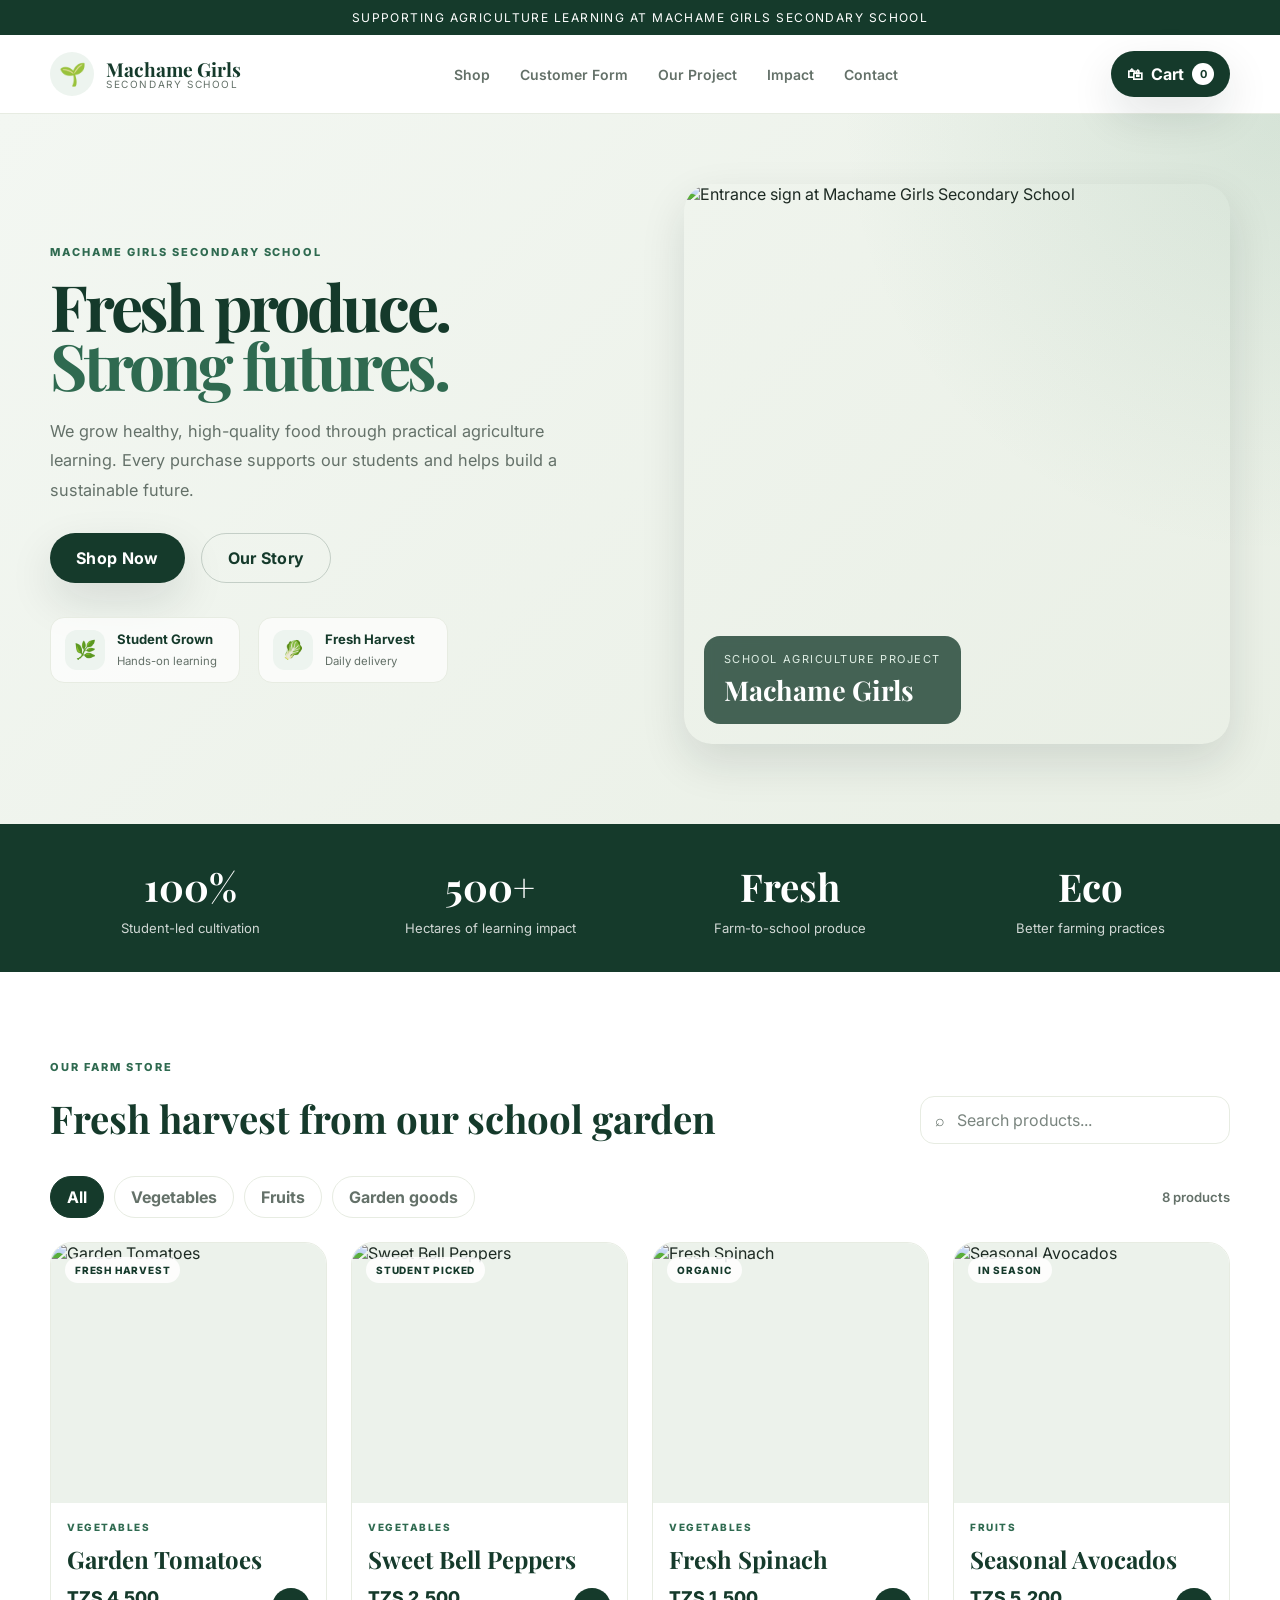
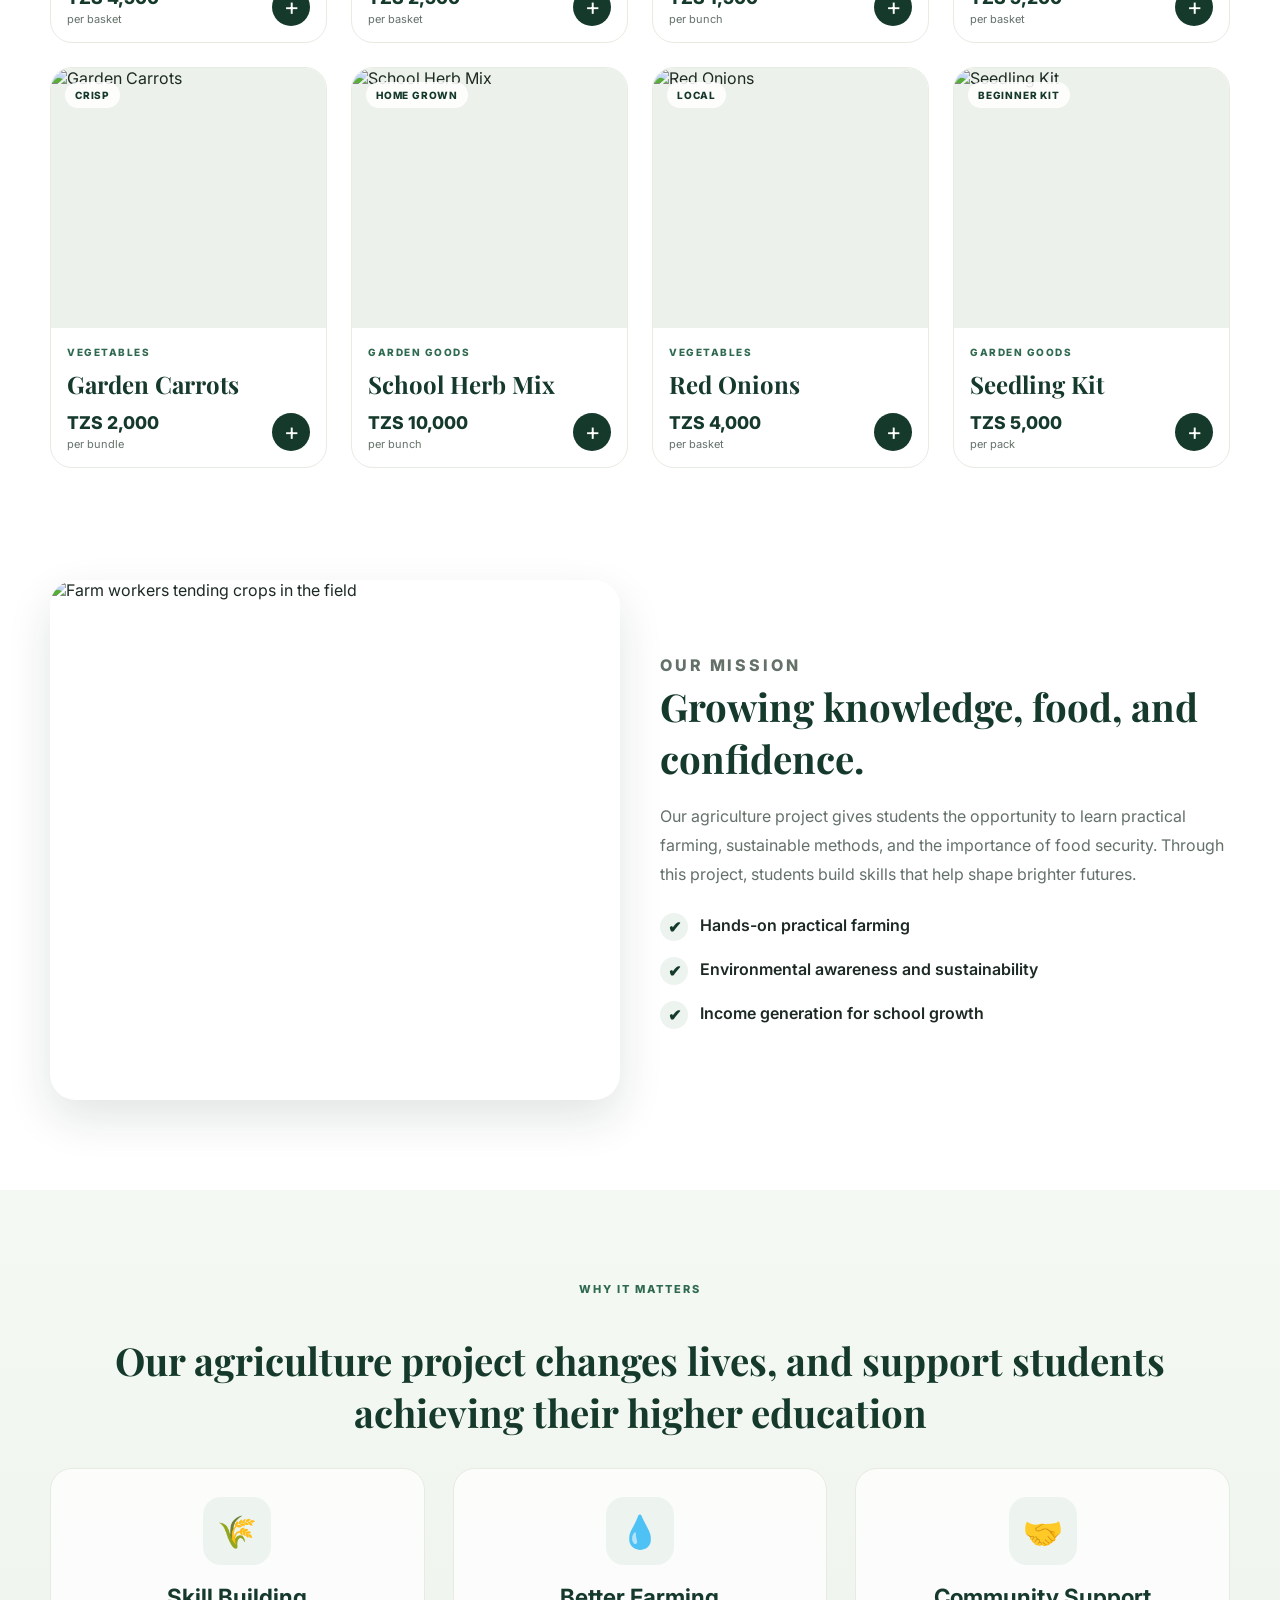
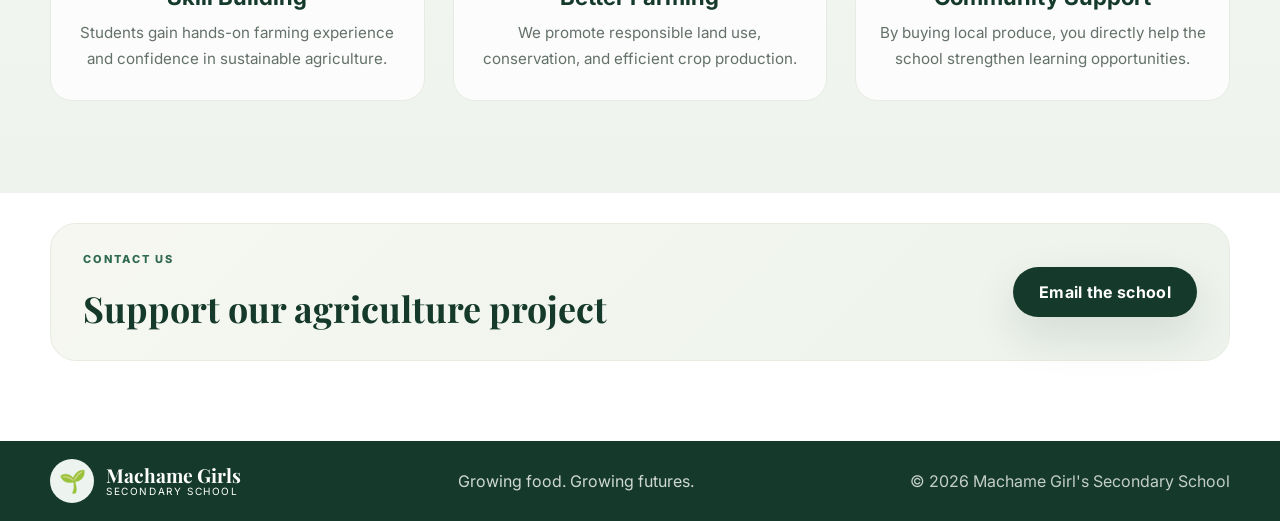
==== index.html @ bb2940ea "Add files via upload" ====
<!DOCTYPE html>
<html lang="en">
<head>
  <meta charset="UTF-8" />
  <meta name="viewport" content="width=device-width, initial-scale=1.0" />
  <meta name="description" content="Machame Girls Secondary School Agriculture Project Store" />
  <title>Machame Girls Agriculture Store</title>
  <link rel="preconnect" href="https://fonts.googleapis.com" />
  <link rel="preconnect" href="https://fonts.gstatic.com" crossorigin />
  <link href="https://fonts.googleapis.com/css2?family=Playfair+Display:wght@600;700;800&family=Inter:wght@400;500;600;700;800&display=swap" rel="stylesheet" />
  <link rel="stylesheet" href="styles.css" />
  <script src="script.js" defer></script>
</head>
<body>
  <div class="announcement-bar">
    Supporting agriculture learning at Machame Girls Secondary School
  </div>

  <header class="site-header">
    <div class="container nav-wrapper">
      <div class="brand-block">
        <div class="brand-mark">🌱</div>
        <div class="brand-text">
          <span class="brand-title">Machame Girls</span>
          <span class="brand-subtitle">Secondary School</span>
        </div>
      </div>

      <nav class="main-nav" id="mainNav" aria-label="Main Navigation">
        <a href="#shop">Shop</a>
        <a href="form.html">Customer Form</a>
        <a href="#about">Our Project</a>
        <a href="#impact">Impact</a>
        <a href="#contact">Contact</a>
      </nav>

      <button class="cart-button" id="openCart" aria-label="Open shopping cart">
        <span>🛍</span>
        <span>Cart</span>
        <span class="cart-count" id="cartCount">0</span>
      </button>
    </div>
  </header>

  <main>
    <section class="hero">
      <div class="container hero-layout">
        <div class="hero-content">
          <p class="eyebrow">MACHAME GIRLS SECONDARY SCHOOL</p>
          <h1>Fresh produce.<br /><span>Strong futures.</span></h1>
          <p class="hero-text">
            We grow healthy, high-quality food through practical agriculture learning.
            Every purchase supports our students and helps build a sustainable future.
          </p>

          <div class="hero-actions">
            <a href="#shop" class="button button-primary">Shop Now</a>
            <a href="#about" class="button button-secondary">Our Story</a>
          </div>

          <div class="hero-badges">
            <div class="badge">
              <span>🌿</span>
              <div>
                <strong>Student Grown</strong>
                <small>Hands-on learning</small>
              </div>
            </div>
            <div class="badge">
              <span>🥬</span>
              <div>
                <strong>Fresh Harvest</strong>
                <small>Daily delivery</small>
              </div>
            </div>
          </div>
        </div>

        <div class="hero-visual">
          <img
            src="images/machame.jpg"
            alt="Entrance sign at Machame Girls Secondary School"
          />
          <div class="floating-card">
            <p>School Agriculture Project</p>
            <strong>Machame Girls</strong>
          </div>
        </div>
      </div>
    </section>

    <section class="stats">
      <div class="container stats-grid">
        <div class="stat">
          <strong>100%</strong>
          <span>Student-led cultivation</span>
        </div>
        <div class="stat">
          <strong>500+</strong>
          <span>Hectares of learning impact</span>
        </div>
        <div class="stat">
          <strong>Fresh</strong>
          <span>Farm-to-school produce</span>
        </div>
        <div class="stat">
          <strong>Eco</strong>
          <span>Better farming practices</span>
        </div>
      </div>
    </section>

    <section class="shop" id="shop">
      <div class="container">
        <div class="section-heading">
          <div>
            <p class="eyebrow">OUR FARM STORE</p>
            <h2>Fresh harvest from our school garden</h2>
          </div>

          <label class="search-box">
            <span>⌕</span>
            <input type="search" id="searchInput" placeholder="Search products..." aria-label="Search products" />
          </label>
        </div>

        <div class="toolbar">
          <div class="filter-row" id="filterRow" aria-label="Product categories">
            <button class="filter-button active" data-category="All">All</button>
            <button class="filter-button" data-category="Vegetables">Vegetables</button>
            <button class="filter-button" data-category="Fruits">Fruits</button>
            <button class="filter-button" data-category="Garden goods">Garden goods</button>
          </div>

          <span class="product-count" id="productCount">0 products</span>
        </div>

        <div class="product-grid" id="productGrid" aria-live="polite"></div>
        <p class="empty-message" id="emptyMessage" hidden>No products match your search.</p>
      </div>
    </section>

    <section class="about" id="about">
      <div class="container about-grid">
        <div class="about-image">
          <img
            src="images/garden.jpg"
            alt="Farm workers tending crops in the field"
          />
        </div>

        <div class="about-content">
          <p class="eyebrow">OUR MISSION</p>
          <h2>Growing knowledge, food, and confidence.</h2>
          <p>
            Our agriculture project gives students the opportunity to learn practical farming,
            sustainable methods, and the importance of food security. Through this project,
            students build skills that help shape brighter futures.
          </p>

          <div class="mini-list">
            <div>
              <span>✔</span>
              <p>Hands-on practical farming</p>
            </div>
            <div>
              <span>✔</span>
              <p>Environmental awareness and sustainability</p>
            </div>
            <div>
              <span>✔</span>
              <p>Income generation for school growth</p>
            </div>
          </div>
        </div>
      </div>
    </section>

    <section class="impact" id="impact">
      <div class="container">
        <div class="section-heading center">
          <p class="eyebrow">WHY IT MATTERS</p>
          <h2>Our agriculture project changes lives, and support students achieving their higher education</h2>
        </div>

        <div class="impact-grid">
          <div class="impact-card">
            <div class="icon">🌾</div>
            <h3>Skill Building</h3>
            <p>Students gain hands-on farming experience and confidence in sustainable agriculture.</p>
          </div>

          <div class="impact-card">
            <div class="icon">💧</div>
            <h3>Better Farming</h3>
            <p>We promote responsible land use, conservation, and efficient crop production.</p>
          </div>

          <div class="impact-card">
            <div class="icon">🤝</div>
            <h3>Community Support</h3>
            <p>By buying local produce, you directly help the school strengthen learning opportunities.</p>
          </div>
        </div>
      </div>
    </section>

    <section class="contact-strip" id="contact">
      <div class="container contact-layout">
        <div>
          <p class="eyebrow">CONTACT US</p>
          <h2>Support our agriculture project</h2>
        </div>
        <a href="mailto:machamegirls@example.com" class="button button-primary">Email the school</a>
      </div>
    </section>
  </main>

  <footer class="site-footer">
    <div class="container footer-inner">
      <div class="brand-block footer-brand">
        <div class="brand-mark">🌱</div>
        <div class="brand-text">
          <span class="brand-title">Machame Girls</span>
          <span class="brand-subtitle">Secondary School</span>
        </div>
      </div>

      <p>Growing food. Growing futures.</p>
      <span>© <span id="year"></span> Machame Girl's Secondary School</span>
    </div>
  </footer>

  <div class="cart-backdrop" id="cartBackdrop"></div>

  <aside class="cart-panel" id="cartPanel" aria-label="Shopping cart" aria-hidden="true">
    <div class="cart-header">
      <div>
        <p class="eyebrow">YOUR ORDER</p>
        <h2>Cart <span id="cartHeadingCount">(0)</span></h2>
      </div>
      <button type="button" class="icon-button" id="closeCart" aria-label="Close cart">×</button>
    </div>

    <div class="cart-items" id="cartItems"></div>

    <div class="cart-empty" id="cartEmpty">
      <span aria-hidden="true">🧺</span>
      <h3>Your basket is empty</h3>
      <p>Pick something fresh from our school garden.</p>
      <button type="button" class="button button-primary" id="browseShop">Browse products</button>
    </div>

    <div class="cart-footer" id="cartFooter" hidden>
      <div class="totals">
        <span>Total</span>
        <strong id="cartTotal">TZS 0</strong>
      </div>
      <button type="button" class="button button-primary full-width" id="checkoutButton">Customer details</button>
      <p class="mini-note">Complete the customer form to prepare your order request.</p>
    </div>
  </aside>

  <div class="toast" id="toast" role="status" aria-live="polite"></div>
</body>
</html>
---- styles.css ----
:root {
  --green-900: #153a2b;
  --green-800: #1b4b38;
  --green-700: #234f3d;
  --green-600: #2f6a50;
  --green-500: #4b8b67;
  --green-300: #dfece3;
  --green-200: #edf4ef;
  --cream: #f5f4ef;
  --white: #ffffff;
  --text: #1d2a23;
  --muted: #647169;
  --line: #e7ece2;
  --gold: #d7b56d;
  --shadow: 0 18px 45px rgba(17, 37, 29, 0.12);
}

* {
  box-sizing: border-box;
}

html {
  scroll-behavior: smooth;
}

body {
  margin: 0;
  font-family: "Inter", sans-serif;
  background: var(--white);
  color: var(--text);
}

img {
  max-width: 100%;
  display: block;
}

a {
  text-decoration: none;
  color: inherit;
}

button,
input {
  font: inherit;
}

button {
  cursor: pointer;
}

.container {
  width: min(1180px, calc(100% - 40px));
  margin: 0 auto;
}

.announcement-bar {
  background: var(--green-900);
  color: var(--white);
  text-align: center;
  padding: 10px 16px;
  font-size: 12px;
  letter-spacing: 0.12em;
  text-transform: uppercase;
}

.site-header {
  position: sticky;
  top: 0;
  z-index: 40;
  background: rgba(255, 255, 255, 0.92);
  backdrop-filter: blur(8px);
  border-bottom: 1px solid var(--line);
}

.nav-wrapper {
  display: flex;
  align-items: center;
  justify-content: space-between;
  min-height: 78px;
  gap: 20px;
}

.brand-block {
  display: flex;
  align-items: center;
  gap: 12px;
}

.brand-mark {
  width: 44px;
  height: 44px;
  border-radius: 50%;
  display: grid;
  place-items: center;
  background: var(--green-200);
  color: var(--green-900);
  font-size: 22px;
}

.brand-text {
  display: flex;
  flex-direction: column;
  line-height: 1.05;
}

.brand-title {
  font-family: "Playfair Display", serif;
  font-size: clamp(1.2rem, 1.5vw, 1.7rem);
  font-weight: 700;
  color: var(--green-900);
}

.brand-subtitle {
  font-size: 10px;
  letter-spacing: 0.16em;
  text-transform: uppercase;
  color: var(--muted);
}

.main-nav {
  display: flex;
  align-items: center;
  gap: 30px;
  color: var(--muted);
  font-size: 14px;
  font-weight: 600;
}

.main-nav a {
  transition: color 0.2s ease;
}

.main-nav a:hover {
  color: var(--green-700);
}

.cart-button {
  display: flex;
  align-items: center;
  gap: 8px;
  border: none;
  background: var(--green-900);
  color: var(--white);
  padding: 12px 16px;
  border-radius: 999px;
  font-weight: 700;
  box-shadow: var(--shadow);
}

.cart-count {
  display: inline-grid;
  place-items: center;
  width: 22px;
  height: 22px;
  border-radius: 50%;
  background: var(--white);
  color: var(--green-900);
  font-size: 11px;
}

.hero {
  position: relative;
  background: linear-gradient(135deg, #f3f7f2 0%, #e9efe5 100%);
  overflow: hidden;
}

.hero::before {
  content: "";
  position: absolute;
  inset: 0;
  background: radial-gradient(circle at top right, rgba(75, 139, 103, 0.14), transparent 30%);
  pointer-events: none;
}

.hero-layout {
  position: relative;
  display: grid;
  grid-template-columns: 1.05fr 0.95fr;
  align-items: center;
  gap: 30px;
  padding: 70px 0 80px;
}

.hero-content {
  position: relative;
  z-index: 1;
}

.eyebrow {
  margin: 0 0 18px;
  color: var(--green-600);
  font-weight: 800;
  letter-spacing: 0.18em;
  font-size: 11px;
}

.hero h1 {
  margin: 0;
  font-family: "Playfair Display", serif;
  font-size: clamp(3rem, 5vw, 5rem);
  line-height: 0.92;
  letter-spacing: -0.05em;
  color: var(--green-900);
}

.hero h1 span {
  color: var(--green-600);
}

.hero-text {
  max-width: 560px;
  margin-top: 22px;
  color: var(--muted);
  line-height: 1.8;
  font-size: 1.02rem;
}

.hero-actions {
  margin-top: 28px;
  display: flex;
  gap: 16px;
  flex-wrap: wrap;
}

.button {
  display: inline-flex;
  align-items: center;
  justify-content: center;
  min-height: 50px;
  padding: 0 26px;
  border-radius: 999px;
  font-weight: 700;
  letter-spacing: 0.02em;
  transition: all 0.2s ease;
}

.button:hover {
  transform: translateY(-1px);
}

.button-primary {
  background: var(--green-900);
  color: var(--white);
  box-shadow: var(--shadow);
}

.button-primary:hover {
  background: var(--green-800);
}

.button-secondary {
  background: transparent;
  color: var(--green-900);
  border: 1px solid rgba(21, 58, 43, 0.2);
}

.hero-badges {
  display: flex;
  flex-wrap: wrap;
  gap: 18px;
  margin-top: 34px;
}

.badge {
  display: flex;
  align-items: center;
  gap: 12px;
  min-width: 190px;
  background: rgba(255, 255, 255, 0.7);
  padding: 12px 14px;
  border: 1px solid var(--line);
  border-radius: 14px;
}

.badge span {
  width: 40px;
  height: 40px;
  display: grid;
  place-items: center;
  border-radius: 12px;
  background: var(--green-200);
  font-size: 18px;
}

.badge strong {
  display: block;
  font-size: 0.82rem;
  color: var(--green-900);
  margin-bottom: 2px;
}

.badge small {
  color: var(--muted);
  font-size: 0.71rem;
}

.hero-visual {
  position: relative;
  border-radius: 28px;
  overflow: hidden;
  min-height: 560px;
  box-shadow: var(--shadow);
}

.hero-visual img {
  width: 100%;
  height: 100%;
  object-fit: cover;
}

.floating-card {
  position: absolute;
  left: 20px;
  bottom: 20px;
  background: rgba(21, 58, 43, 0.78);
  color: var(--white);
  padding: 16px 20px;
  border-radius: 16px;
  backdrop-filter: blur(4px);
}

.floating-card p {
  margin: 0 0 6px;
  font-size: 11px;
  text-transform: uppercase;
  letter-spacing: 0.14em;
  color: #dfeee4;
}

.floating-card strong {
  font-family: "Playfair Display", serif;
  font-size: 1.7rem;
}

.stats {
  background: var(--green-900);
  color: var(--white);
  padding: 24px 0;
}

.stats-grid {
  display: grid;
  grid-template-columns: repeat(4, 1fr);
  gap: 20px;
}

.stat {
  text-align: center;
  padding: 12px 10px;
}

.stat strong {
  display: block;
  font-family: "Playfair Display", serif;
  font-size: clamp(2rem, 3vw, 2.5rem);
  color: #fff;
}

.stat span {
  display: block;
  margin-top: 8px;
  color: rgba(255, 255, 255, 0.8);
  font-size: 0.82rem;
}

.shop {
  padding: 88px 0 96px;
}

.section-heading {
  display: flex;
  align-items: end;
  justify-content: space-between;
  gap: 20px;
  margin-bottom: 24px;
}

.section-heading.center {
  display: flex;
  flex-direction: column;
  align-items: center;
  text-align: center;
}

.section-heading h2 {
  margin: 0;
  font-family: "Playfair Display", serif;
  font-size: clamp(2rem, 3vw, 3rem);
  color: var(--green-900);
}

.search-box {
  display: flex;
  align-items: center;
  gap: 10px;
  width: min(310px, 100%);
  padding: 0 14px;
  height: 48px;
  border: 1px solid var(--line);
  border-radius: 14px;
  background: #fff;
  color: var(--muted);
}

.search-box input {
  width: 100%;
  border: none;
  outline: none;
  background: transparent;
  color: var(--text);
}

.search-box input::placeholder {
  color: #7a857f;
}

.toolbar {
  display: flex;
  align-items: center;
  justify-content: space-between;
  gap: 20px;
  margin-bottom: 24px;
  padding-top: 8px;
}

.filter-row {
  display: flex;
  flex-wrap: wrap;
  gap: 10px;
}

.filter-button {
  border: 1px solid var(--line);
  background: var(--white);
  color: var(--muted);
  padding: 10px 16px;
  border-radius: 999px;
  font-weight: 700;
  transition: all 0.2s ease;
}

.filter-button.active {
  background: var(--green-900);
  border-color: var(--green-900);
  color: var(--white);
}

.product-count {
  color: var(--muted);
  font-weight: 600;
  font-size: 0.82rem;
}

.product-grid {
  display: grid;
  grid-template-columns: repeat(4, minmax(0, 1fr));
  gap: 24px;
}

.product-card {
  background: var(--white);
  border: 1px solid var(--line);
  border-radius: 22px;
  overflow: hidden;
  transition: transform 0.2s ease, box-shadow 0.2s ease;
}

.product-card:hover {
  transform: translateY(-2px);
  box-shadow: 0 14px 28px rgba(17, 37, 29, 0.08);
}

.product-image-wrap {
  position: relative;
  height: 260px;
  background: #ecf2eb;
}

.product-image-wrap img {
  width: 100%;
  height: 100%;
  object-fit: cover;
}

.product-tag {
  position: absolute;
  top: 14px;
  left: 14px;
  background: rgba(255, 255, 255, 0.88);
  color: var(--green-900);
  padding: 7px 10px;
  border-radius: 999px;
  font-size: 10px;
  font-weight: 800;
  letter-spacing: 0.08em;
  text-transform: uppercase;
}

.product-info {
  padding: 18px 16px 16px;
}

.product-category {
  display: block;
  color: var(--green-600);
  font-size: 10px;
  font-weight: 800;
  letter-spacing: 0.15em;
  text-transform: uppercase;
}

.product-name {
  margin: 10px 0 12px;
  font-family: "Playfair Display", serif;
  font-size: 1.5rem;
  color: var(--green-900);
}

.product-bottom {
  display: flex;
  align-items: center;
  justify-content: space-between;
  gap: 12px;
}

.product-price {
  font-weight: 800;
  color: var(--green-900);
  font-size: 1.1rem;
}

.product-unit {
  display: block;
  font-size: 11px;
  color: var(--muted);
  margin-top: 4px;
}

.add-button {
  width: 38px;
  height: 38px;
  border: none;
  border-radius: 50%;
  background: var(--green-900);
  color: var(--white);
  font-size: 24px;
  line-height: 1;
}

.empty-message {
  text-align: center;
  color: var(--muted);
  margin-top: 26px;
  font-size: 0.95rem;
}

.about {
  padding: 16px 0 90px;
}

.about-grid {
  display: grid;
  grid-template-columns: 1fr 1fr;
  gap: 40px;
  align-items: center;
}

.about-image img {
  width: 100%;
  height: 520px;
  object-fit: cover;
  border-radius: 26px;
  box-shadow: var(--shadow);
}

.about-content h2 {
  margin: 0 0 18px;
  font-family: "Playfair Display", serif;
  font-size: clamp(2.1rem, 3vw, 3rem);
  color: var(--green-900);
}

.about-content p {
  margin: 0;
  color: var(--muted);
  line-height: 1.8;
  font-size: 1rem;
}

.mini-list {
  margin-top: 24px;
  display: grid;
  gap: 16px;
}

.mini-list div {
  display: flex;
  align-items: flex-start;
  gap: 12px;
}

.mini-list span {
  width: 28px;
  height: 28px;
  display: grid;
  place-items: center;
  flex-shrink: 0;
  border-radius: 50%;
  background: var(--green-200);
  color: var(--green-900);
  font-weight: 800;
}

.mini-list p {
  margin: 0;
  font-weight: 600;
  line-height: 1.5;
  color: var(--text);
}

.impact {
  background: linear-gradient(180deg, #f5f9f4, #eef3ee);
  padding: 92px 0;
}

.impact-grid {
  display: grid;
  grid-template-columns: repeat(3, minmax(0, 1fr));
  gap: 28px;
  margin-top: 30px;
}

.impact-card {
  background: rgba(255, 255, 255, 0.75);
  border: 1px solid var(--line);
  border-radius: 22px;
  padding: 28px 22px;
  text-align: center;
}

.impact-card .icon {
  width: 68px;
  height: 68px;
  margin: 0 auto 18px;
  display: grid;
  place-items: center;
  border-radius: 18px;
  background: var(--green-200);
  font-size: 2rem;
}

.impact-card h3 {
  margin: 0 0 10px;
  color: var(--green-900);
  font-size: 1.4rem;
}

.impact-card p {
  margin: 0;
  color: var(--muted);
  line-height: 1.7;
  font-size: 0.95rem;
}

.contact-strip {
  padding: 30px 0 80px;
}

.contact-layout {
  display: flex;
  align-items: center;
  justify-content: space-between;
  gap: 20px;
  padding: 28px 32px;
  border-radius: 26px;
  background: linear-gradient(135deg, #f6f7f1 0%, #edf3ec 100%);
  border: 1px solid var(--line);
}

.contact-layout h2 {
  margin: 0;
  font-family: "Playfair Display", serif;
  color: var(--green-900);
  font-size: clamp(2rem, 2.8vw, 2.7rem);
}

.site-footer {
  background: var(--green-900);
  color: rgba(255, 255, 255, 0.75);
  padding: 18px 0;
}

.footer-inner {
  display: flex;
  align-items: center;
  justify-content: space-between;
  gap: 15px;
  flex-wrap: wrap;
}

.footer-brand .brand-title,
.footer-brand .brand-subtitle {
  color: var(--white);
}

.site-footer p {
  margin: 0;
  color: rgba(255, 255, 255, 0.8);
}

.cart-backdrop {
  position: fixed;
  inset: 0;
  background: rgba(13, 22, 18, 0.46);
  opacity: 0;
  visibility: hidden;
  transition: all 0.25s ease;
  z-index: 50;
}

.cart-open .cart-backdrop {
  opacity: 1;
  visibility: visible;
}

.cart-panel {
  position: fixed;
  top: 0;
  right: 0;
  width: min(420px, 100%);
  height: 100vh;
  background: #fff;
  z-index: 60;
  transform: translateX(100%);
  transition: transform 0.3s ease;
  display: flex;
  flex-direction: column;
  padding: 24px 20px 18px;
}

.cart-open .cart-panel {
  transform: translateX(0);
}

.cart-header {
  display: flex;
  align-items: center;
  justify-content: space-between;
  gap: 16px;
  border-bottom: 1px solid var(--line);
  padding-bottom: 18px;
}

.cart-header h2 {
  margin: 0;
  font-family: "Playfair Display", serif;
  color: var(--green-900);
  font-size: 2rem;
  line-height: 1;
}

.cart-header h2 span {
  font-family: "Inter", sans-serif;
  font-size: 0.74rem;
  color: var(--muted);
}

.icon-button {
  width: 38px;
  height: 38px;
  border: none;
  border-radius: 50%;
  background: var(--green-200);
  color: var(--green-900);
  font-size: 2rem;
  line-height: 1;
}

.cart-items {
  flex: 1;
  overflow-y: auto;
  padding-top: 8px;
}

.cart-row {
  display: grid;
  grid-template-columns: 72px 1fr auto;
  gap: 12px;
  align-items: center;
  padding: 14px 0;
  border-bottom: 1px solid var(--line);
}

.cart-row img {
  width: 72px;
  height: 72px;
  object-fit: cover;
  border-radius: 12px;
}

.cart-row h3 {
  margin: 0 0 5px;
  font-size: 1rem;
  color: var(--green-900);
}

.cart-row p {
  margin: 0;
  color: var(--muted);
  font-size: 0.75rem;
}

.quantity-controls {
  margin-top: 10px;
  display: inline-flex;
  align-items: center;
  gap: 10px;
}

.quantity-controls button {
  width: 24px;
  height: 24px;
  border: 1px solid var(--line);
  background: var(--white);
  border-radius: 50%;
  color: var(--green-900);
  font-size: 1rem;
}

.quantity-controls span {
  min-width: 18px;
  text-align: center;
  font-size: 0.8rem;
  color: var(--text);
  font-weight: 700;
}

.cart-row-price {
  font-size: 0.8rem;
  font-weight: 800;
  color: var(--green-900);
}

.cart-empty {
  margin: auto;
  text-align: center;
  padding: 20px 0;
}

.cart-empty span {
  font-size: 3rem;
}

.cart-empty h3 {
  margin: 18px 0 10px;
  font-family: "Playfair Display", serif;
  color: var(--green-900);
  font-size: 2rem;
}

.cart-empty p {
  margin: 0 0 20px;
  color: var(--muted);
}

.cart-footer {
  border-top: 1px solid var(--line);
  padding-top: 18px;
}

.totals {
  display: flex;
  justify-content: space-between;
  margin-bottom: 16px;
  font-size: 1rem;
  color: var(--muted);
}

.totals strong {
  color: var(--green-900);
  font-size: 1.1rem;
}

.full-width {
  width: 100%;
  border: none;
}

.mini-note {
  margin: 12px 0 0;
  text-align: center;
  color: var(--muted);
  font-size: 0.72rem;
}

.toast {
  position: fixed;
  left: 50%;
  bottom: 24px;
  transform: translateX(-50%) translateY(18px);
  background: rgba(21, 58, 43, 0.95);
  color: var(--white);
  padding: 12px 18px;
  border-radius: 12px;
  font-size: 0.8rem;
  opacity: 0;
  pointer-events: none;
  transition: all 0.2s ease;
  z-index: 80;
}

.toast.show {
  opacity: 1;
  transform: translateX(-50%) translateY(0);
}

.image-fallback {
  object-position: center;
}

.customer-page {
  min-height: 100vh;
  background: var(--cream);
}

.customer-main {
  padding: 54px 0 84px;
}

.customer-intro {
  max-width: 720px;
  margin-bottom: 30px;
}

.customer-intro .eyebrow {
  margin-bottom: 10px;
}

.customer-intro h1 {
  margin: 0 0 12px;
  color: var(--green-900);
  font-family: "Playfair Display", serif;
  font-size: clamp(2.2rem, 4vw, 3.4rem);
  line-height: 1.08;
}

.customer-intro p:last-child {
  max-width: 600px;
  margin: 0;
  color: var(--muted);
  line-height: 1.7;
}

.customer-layout {
  display: grid;
  grid-template-columns: minmax(0, 1.45fr) minmax(280px, 0.75fr);
  align-items: start;
  gap: 24px;
}

.customer-form-panel,
.order-summary {
  background: var(--white);
  border: 1px solid var(--line);
  border-radius: 12px;
}

.customer-form-panel {
  padding: 30px;
}

.customer-form-panel h2,
.order-summary h2 {
  margin: 0;
  color: var(--green-900);
  font-family: "Playfair Display", serif;
  font-size: 1.65rem;
}

.form-lead {
  margin: 8px 0 24px;
  color: var(--muted);
  font-size: 0.9rem;
  line-height: 1.6;
}

.customer-form-grid {
  display: grid;
  grid-template-columns: repeat(2, minmax(0, 1fr));
  gap: 18px 16px;
}

.customer-field {
  min-width: 0;
}

.customer-field-full {
  grid-column: 1 / -1;
}

.customer-field label {
  display: block;
  margin-bottom: 7px;
  color: var(--text);
  font-size: 0.82rem;
  font-weight: 700;
}

.customer-field input,
.customer-field select,
.customer-field textarea {
  width: 100%;
  min-height: 48px;
  padding: 12px 13px;
  border: 1px solid #d5ddd6;
  border-radius: 7px;
  background: var(--white);
  color: var(--text);
  font: inherit;
  font-size: 0.9rem;
}

.customer-field textarea {
  min-height: 104px;
  resize: vertical;
}

.customer-field input:focus,
.customer-field select:focus,
.customer-field textarea:focus {
  outline: 3px solid rgba(75, 139, 103, 0.18);
  border-color: var(--green-600);
}

.customer-submit {
  margin-top: 22px;
  border: 0;
}

.form-notice {
  margin: 14px 0 0;
  color: var(--muted);
  font-size: 0.76rem;
  line-height: 1.5;
}

.form-success {
  margin-bottom: 20px;
  padding: 14px 16px;
  border-left: 4px solid var(--green-600);
  background: var(--green-200);
  color: var(--green-900);
  line-height: 1.5;
}

.order-summary {
  padding: 24px;
}

.order-summary-heading {
  display: flex;
  align-items: center;
  justify-content: space-between;
  gap: 12px;
  padding-bottom: 18px;
  border-bottom: 1px solid var(--line);
}

.order-summary-heading span {
  color: var(--muted);
  font-size: 0.78rem;
}

.order-items {
  display: grid;
  gap: 15px;
  padding: 18px 0;
}

.order-line {
  display: flex;
  justify-content: space-between;
  gap: 12px;
  color: var(--text);
  font-size: 0.85rem;
}

.order-line span:last-child {
  flex-shrink: 0;
  color: var(--green-900);
  font-weight: 700;
}

.order-empty {
  padding: 18px 0;
  color: var(--muted);
  font-size: 0.88rem;
  line-height: 1.6;
}

.order-empty a,
.customer-back-link {
  color: var(--green-700);
  font-weight: 700;
  text-decoration: underline;
  text-underline-offset: 3px;
}

.order-total {
  display: flex;
  justify-content: space-between;
  gap: 16px;
  padding-top: 16px;
  border-top: 1px solid var(--line);
  color: var(--muted);
  font-size: 0.9rem;
}

.order-total strong {
  color: var(--green-900);
  font-size: 1rem;
}

.customer-back-link {
  display: inline-block;
  margin-top: 18px;
  font-size: 0.84rem;
}

@media (max-width: 820px) {
  .customer-layout {
    grid-template-columns: 1fr;
  }

  .order-summary {
    grid-row: 1;
  }
}

@media (max-width: 560px) {
  .customer-main {
    padding: 38px 0 60px;
  }

  .customer-form-panel {
    padding: 22px 18px;
  }

  .customer-form-grid {
    grid-template-columns: 1fr;
  }

  .customer-field-full {
    grid-column: auto;
  }
}

@media (max-width: 980px) {
  .hero-layout,
  .about-grid {
    grid-template-columns: 1fr;
  }

  .product-grid {
    grid-template-columns: repeat(2, minmax(0, 1fr));
  }

  .stats-grid {
    grid-template-columns: repeat(2, minmax(0, 1fr));
  }

  .impact-grid {
    grid-template-columns: 1fr;
  }

  .contact-layout {
    flex-direction: column;
    align-items: flex-start;
  }
}

@media (max-width: 720px) {
  .main-nav {
    display: none;
  }

  .section-heading,
  .toolbar,
  .footer-inner {
    flex-direction: column;
    align-items: flex-start;
  }

  .search-box {
    width: 100%;
  }

  .hero-layout {
    padding-top: 48px;
  }

  .product-grid {
    grid-template-columns: 1fr;
  }

  .stats-grid {
    grid-template-columns: 1fr 1fr;
  }

  .brand-title {
    font-size: 1.15rem;
  }

  .brand-subtitle {
    letter-spacing: 0.1em;
  }
}
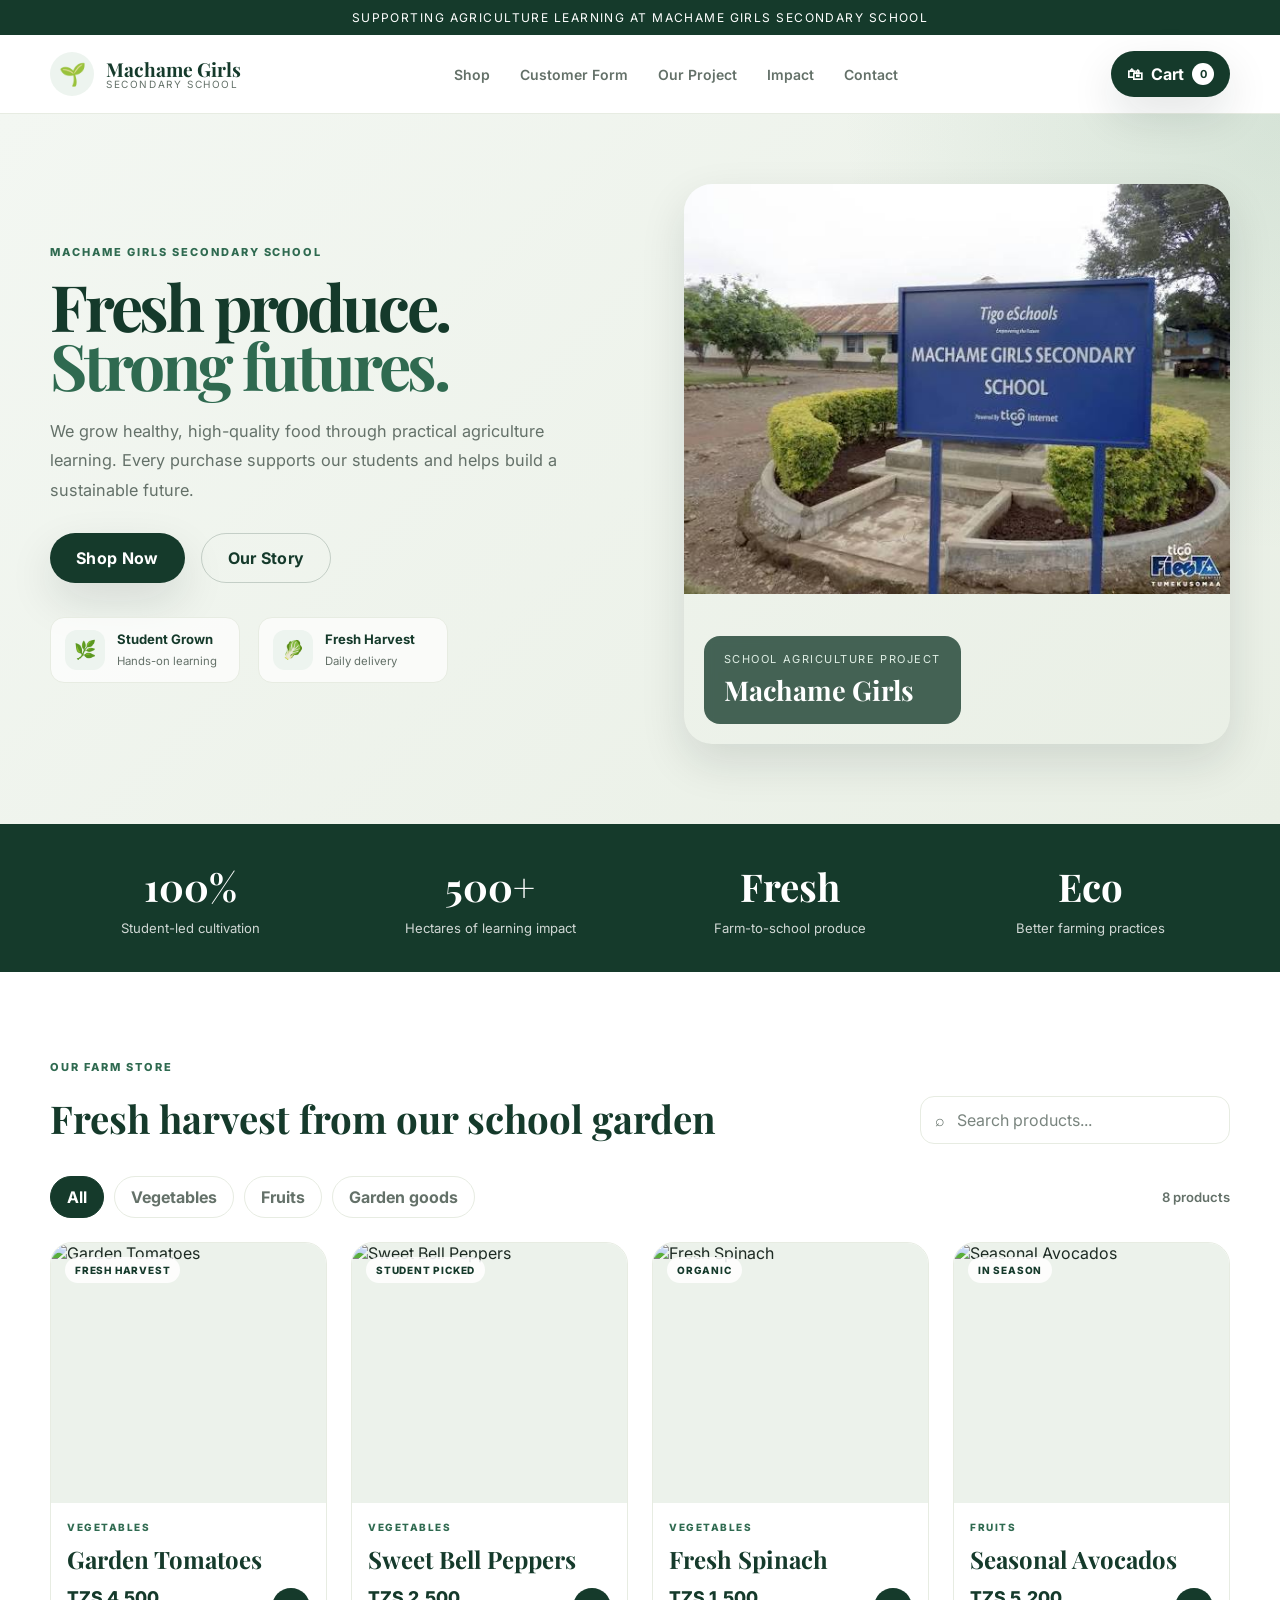
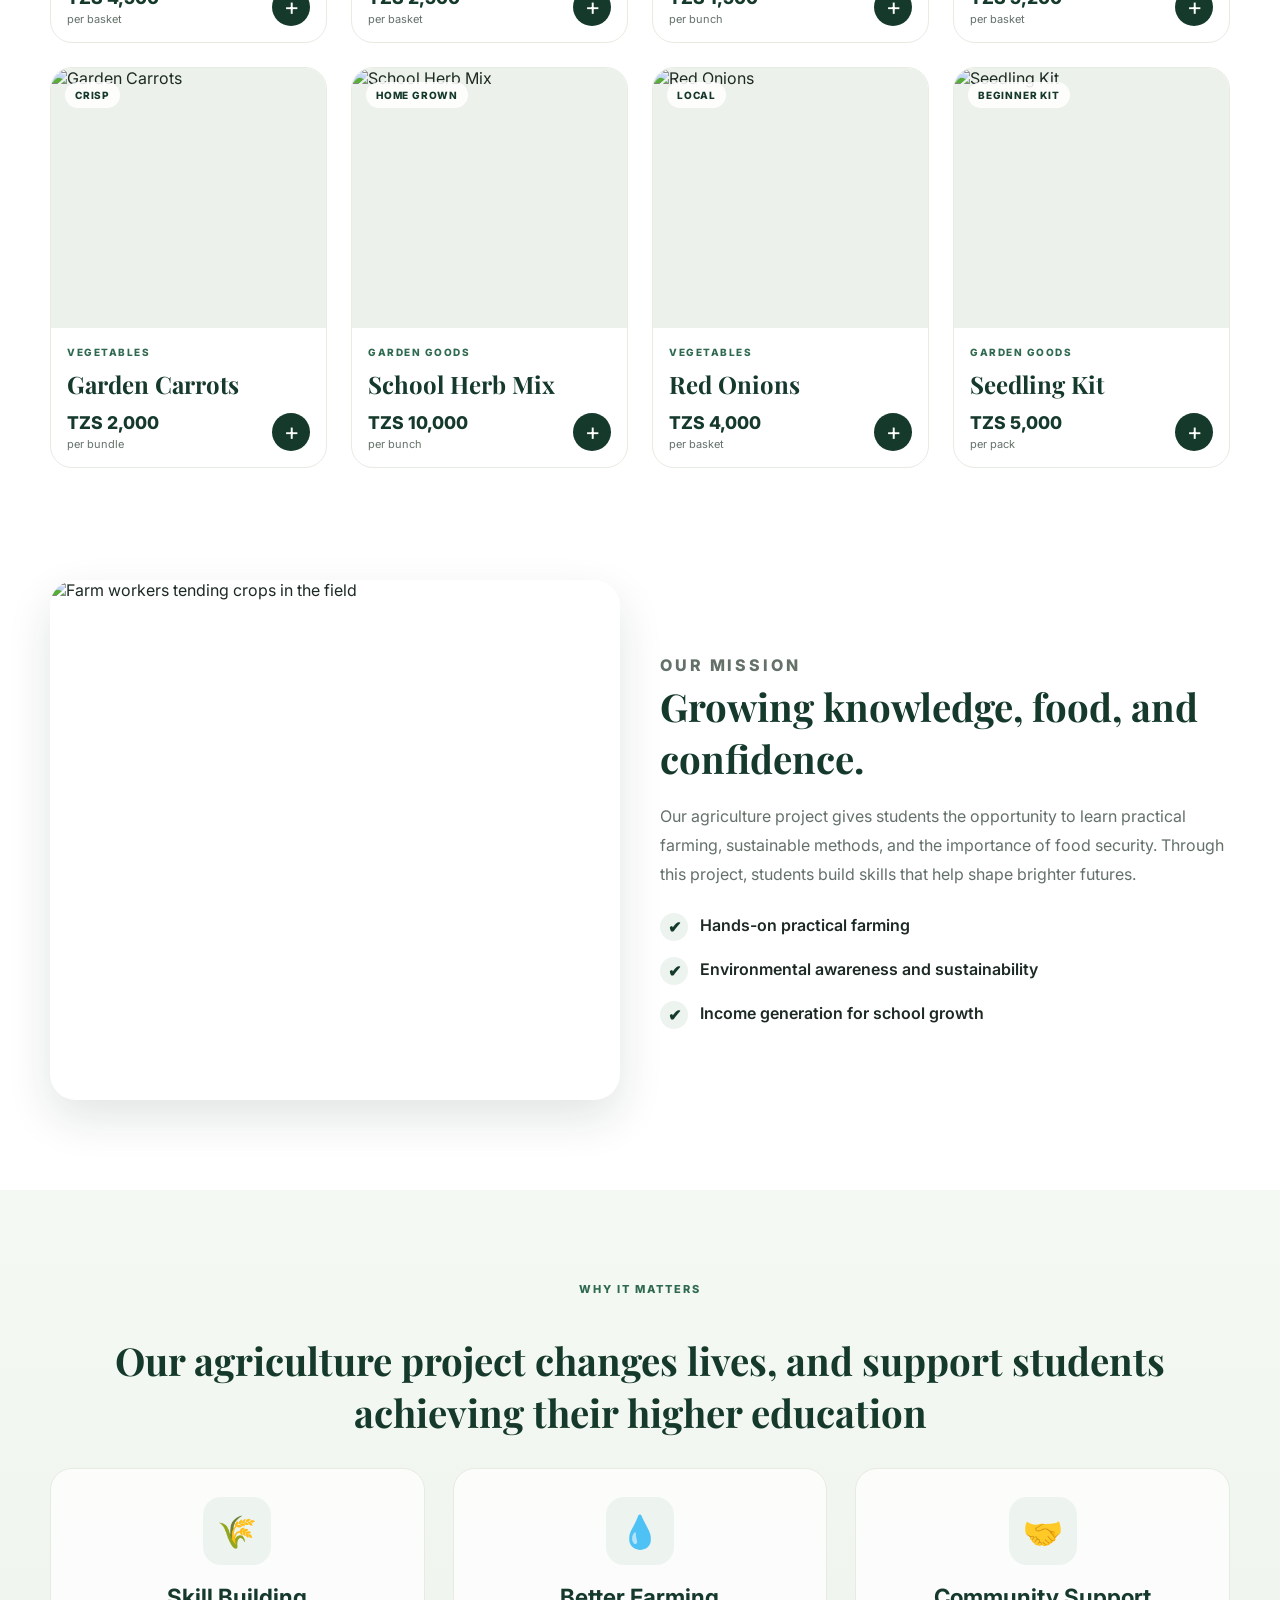
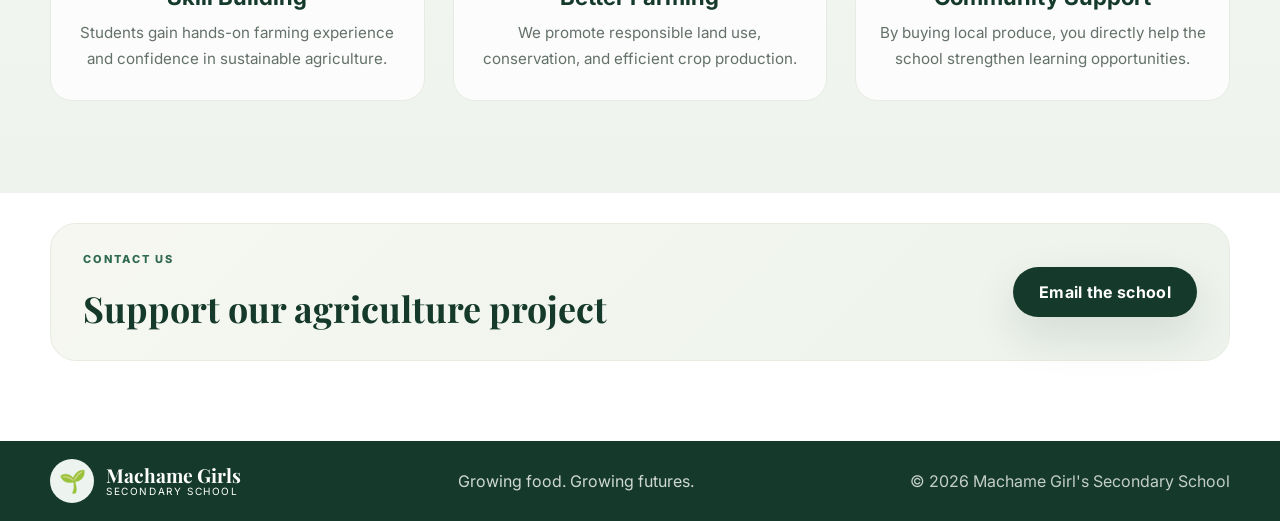
==== commit 97b3eebb: "Fix image source and update navigation link" ====
--- a/index.html
+++ b/index.html
@@ -29,7 +29,7 @@
       <nav class="main-nav" id="mainNav" aria-label="Main Navigation">
         <a href="#shop">Shop</a>
         <a href="form.html">Customer Form</a>
-        <a href="#about">Our Project</a>
+        <a href="#about">Our Project</a> 
         <a href="#impact">Impact</a>
         <a href="#contact">Contact</a>
       </nav>
@@ -78,7 +78,7 @@
 
         <div class="hero-visual">
           <img
-            src="images/machame.jpg"
+            src="machame.jpg"
             alt="Entrance sign at Machame Girls Secondary School"
           />
           <div class="floating-card">
@@ -263,4 +263,4 @@
 
   <div class="toast" id="toast" role="status" aria-live="polite"></div>
 </body>
-</html>+</html>
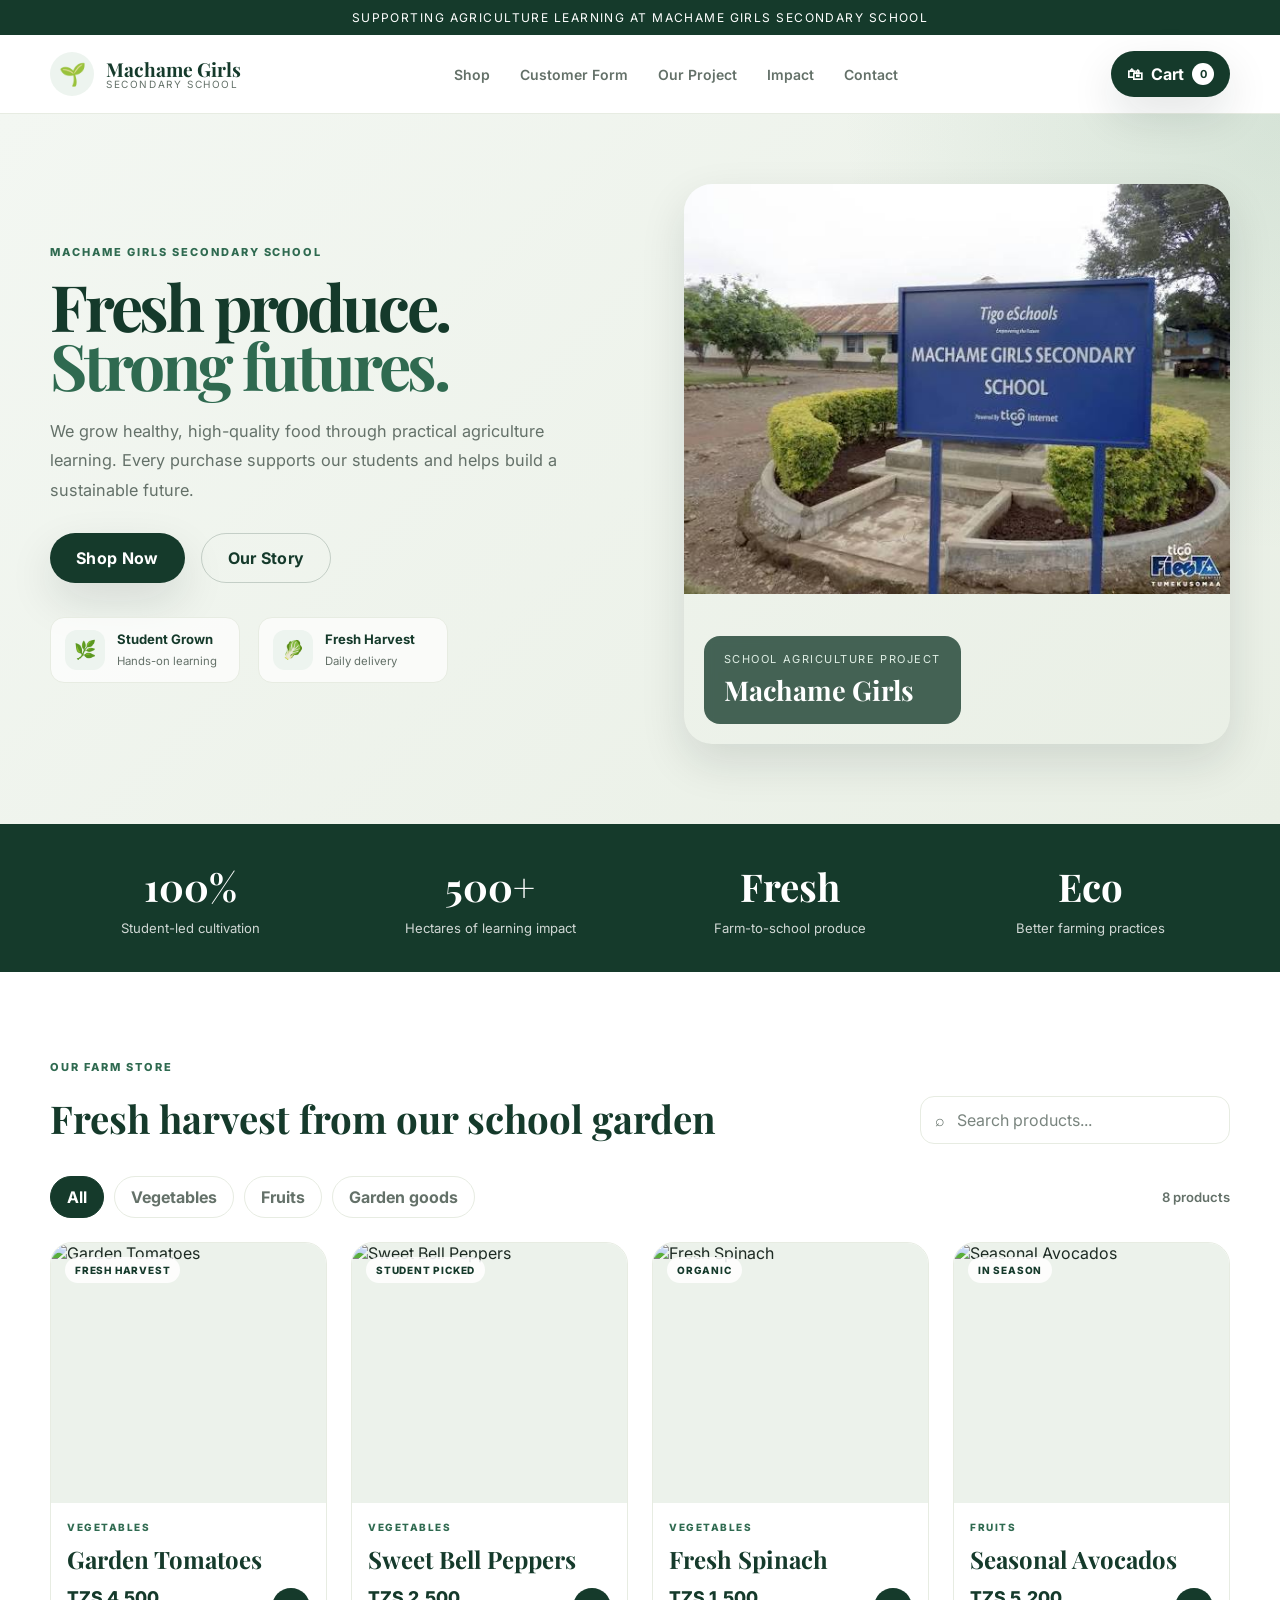
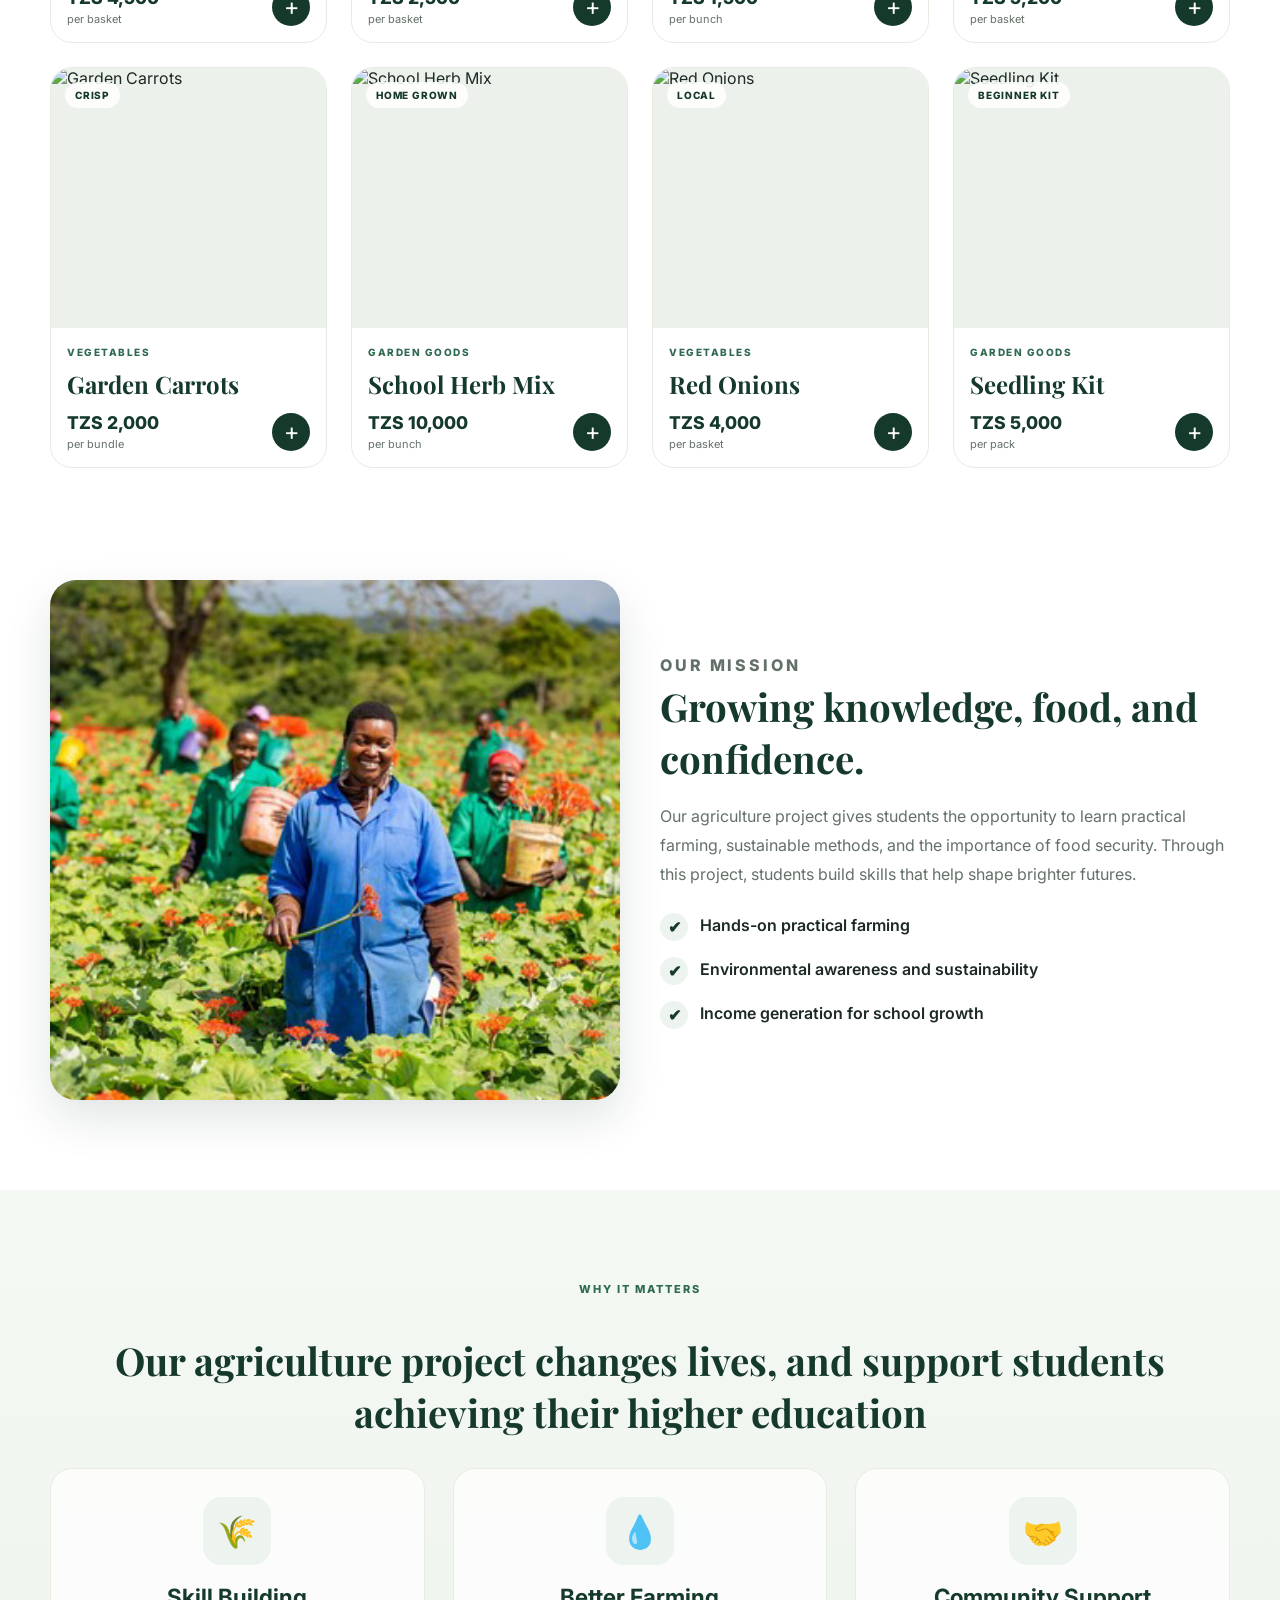
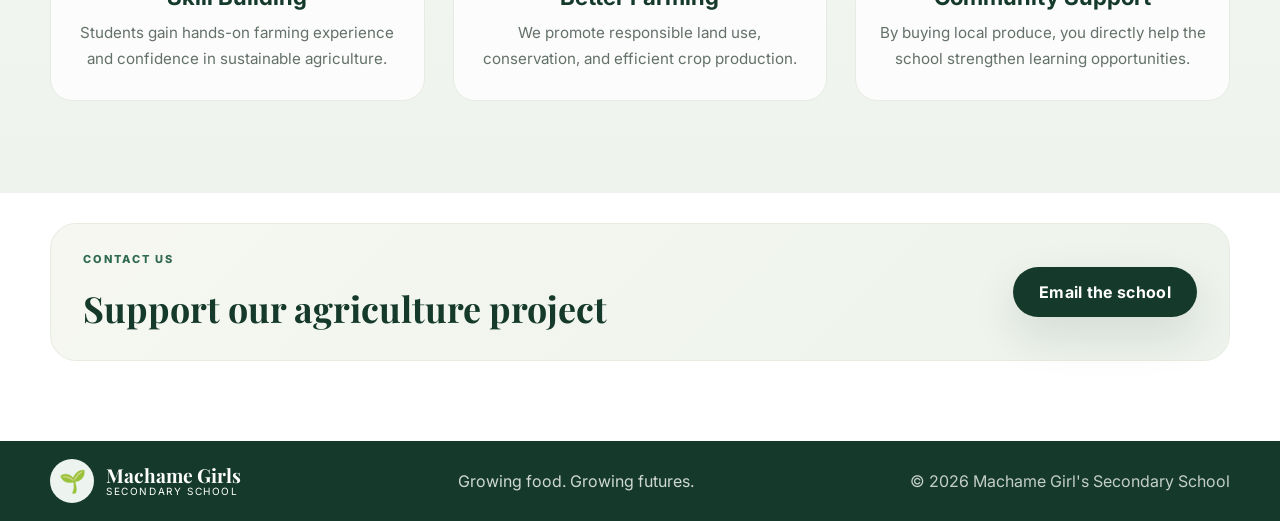
==== commit 14eb4564: "Update index.html" ====
--- a/index.html
+++ b/index.html
@@ -144,7 +144,7 @@
       <div class="container about-grid">
         <div class="about-image">
           <img
-            src="images/garden.jpg"
+            src="garden.jpg"
             alt="Farm workers tending crops in the field"
           />
         </div>
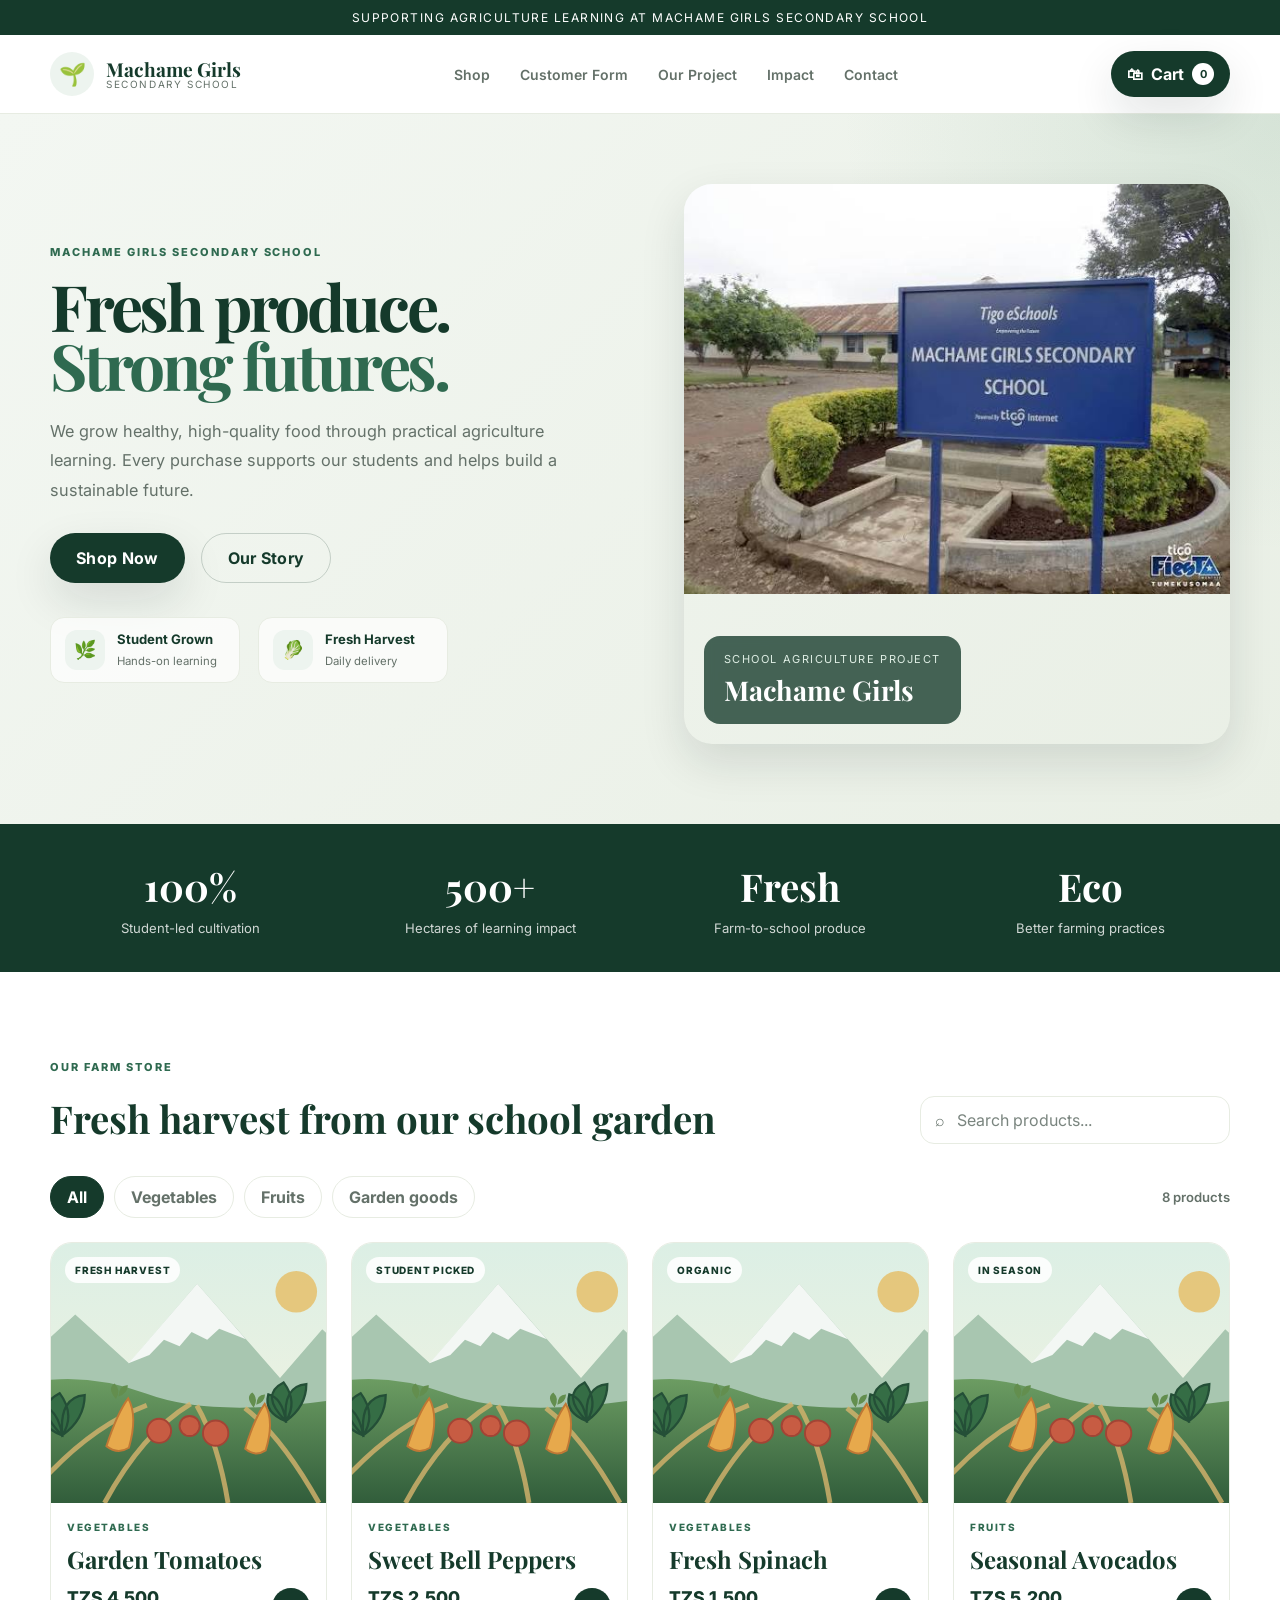
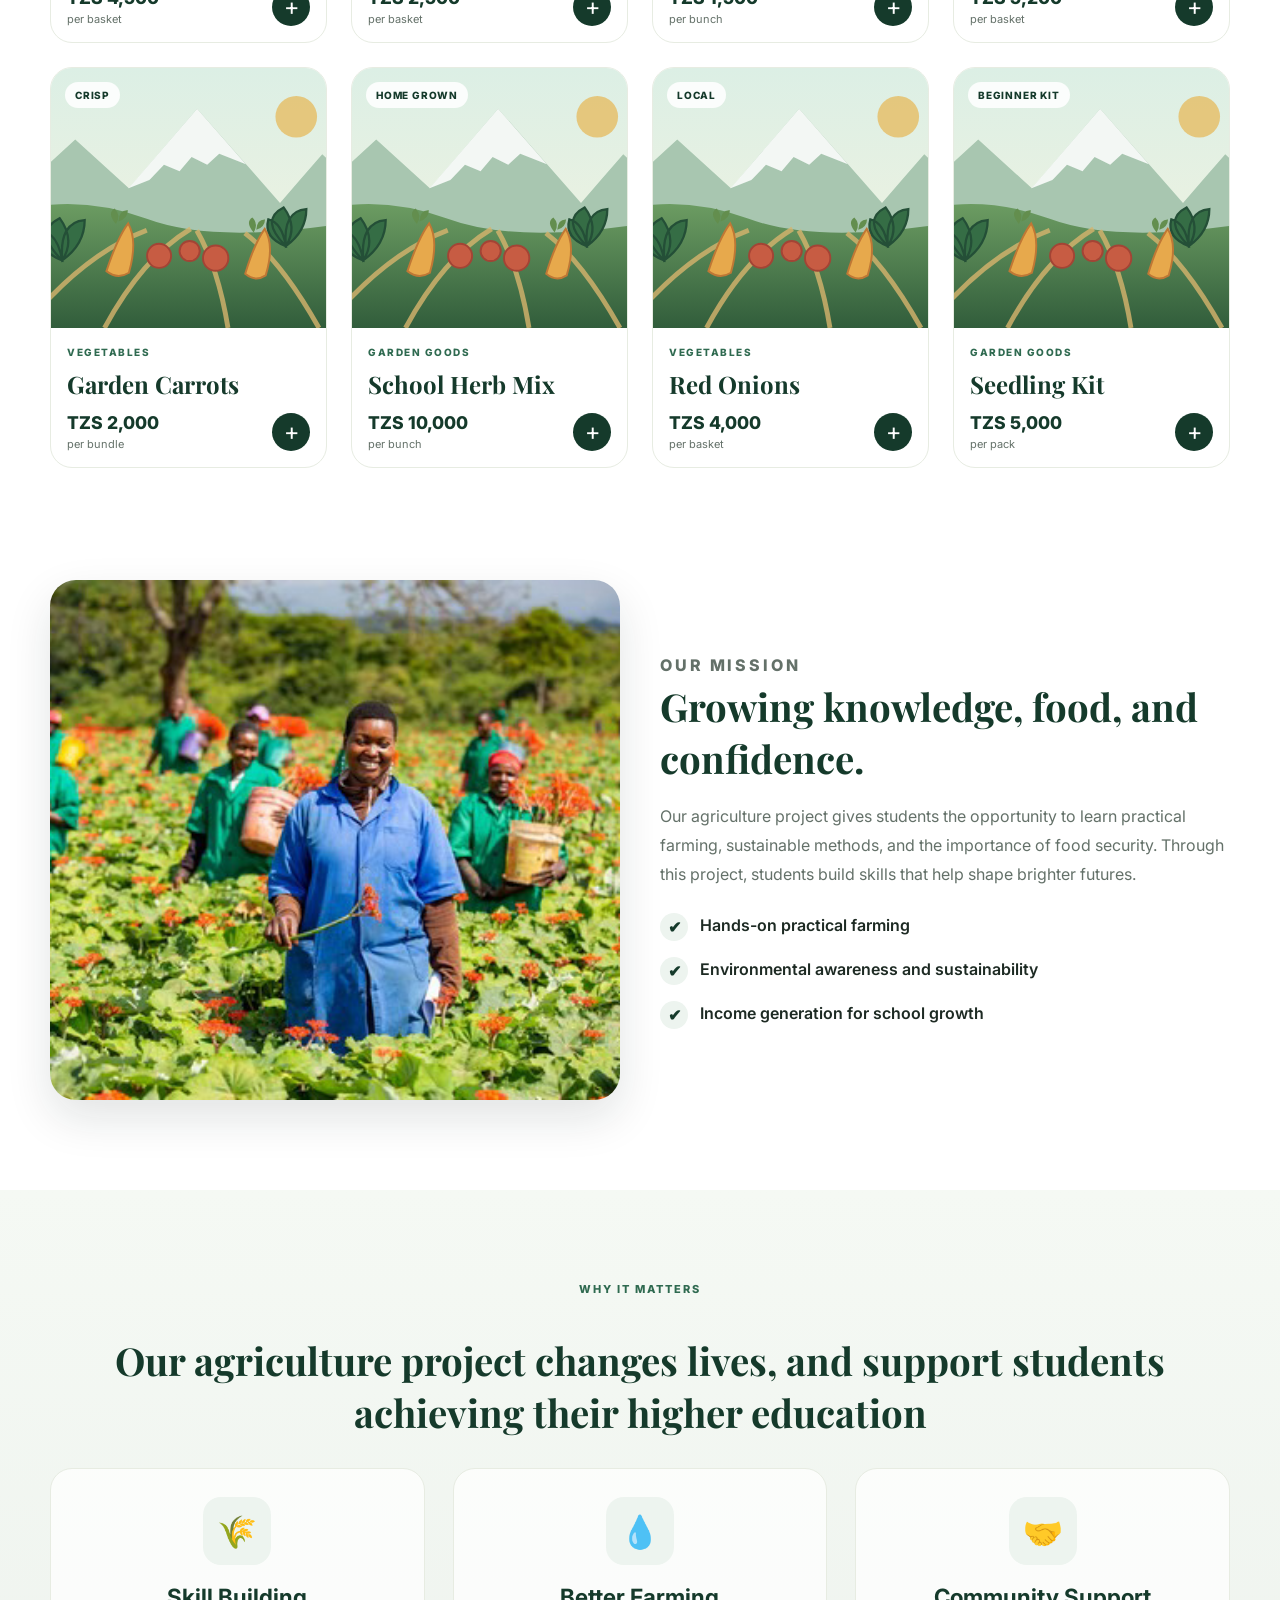
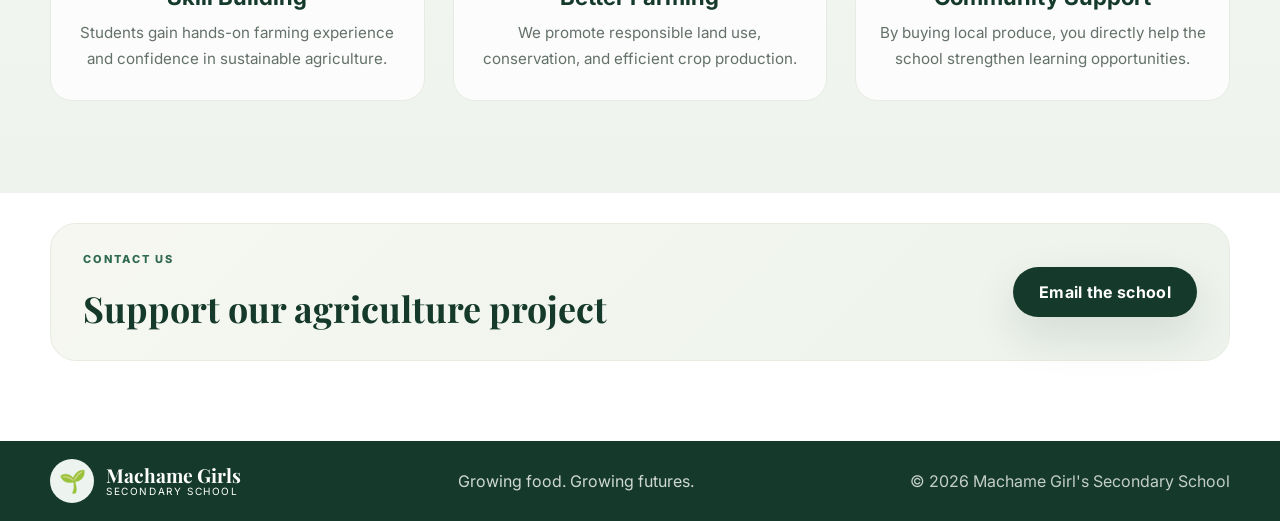
==== commit 4fa5d88b: "Fix agriculture image paths and add fallback image support" ====
--- a/index.html
+++ b/index.html
@@ -78,7 +78,8 @@
 
         <div class="hero-visual">
           <img
-            src="machame.jpg"
+            src="./machame.jpg"
+            data-fallback="./garden-fallback.svg"
             alt="Entrance sign at Machame Girls Secondary School"
           />
           <div class="floating-card">
@@ -144,7 +145,8 @@
       <div class="container about-grid">
         <div class="about-image">
           <img
-            src="garden.jpg"
+            src="./garden.jpg"
+            data-fallback="./garden-fallback.svg"
             alt="Farm workers tending crops in the field"
           />
         </div>
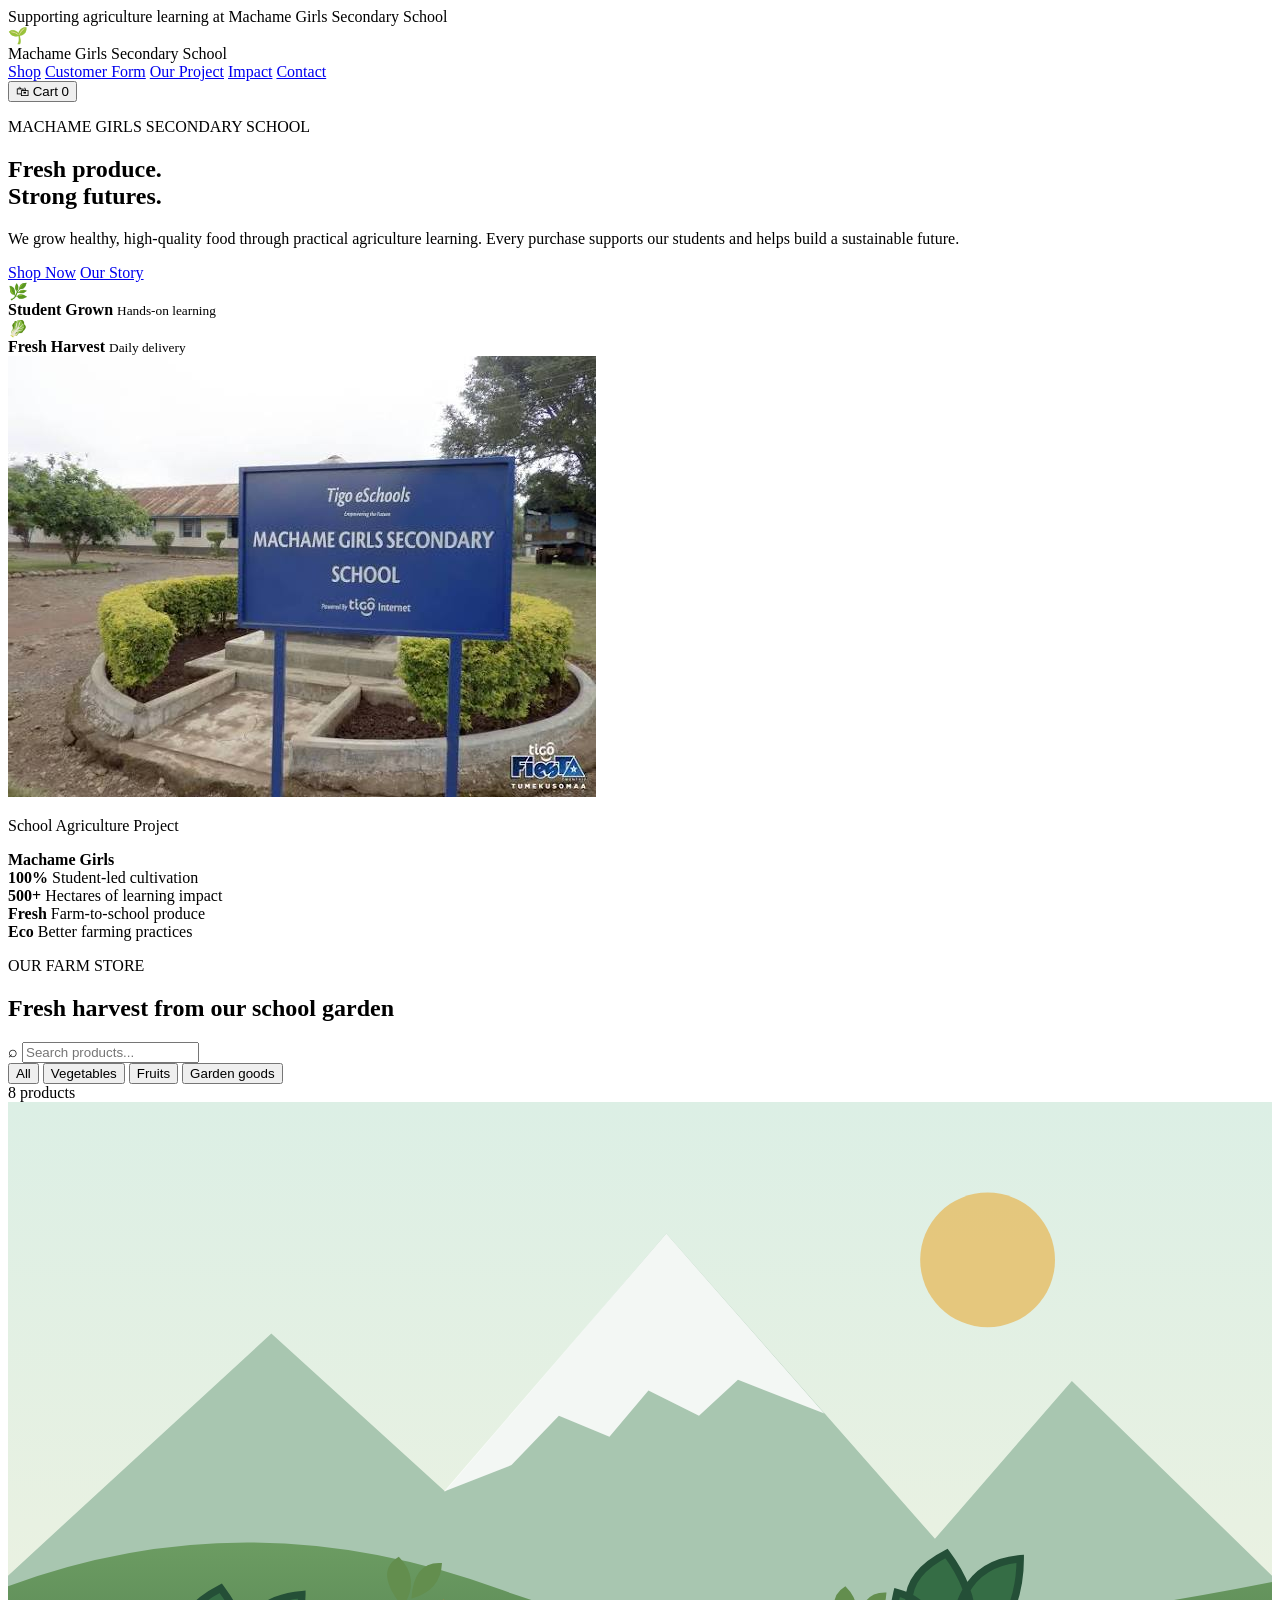
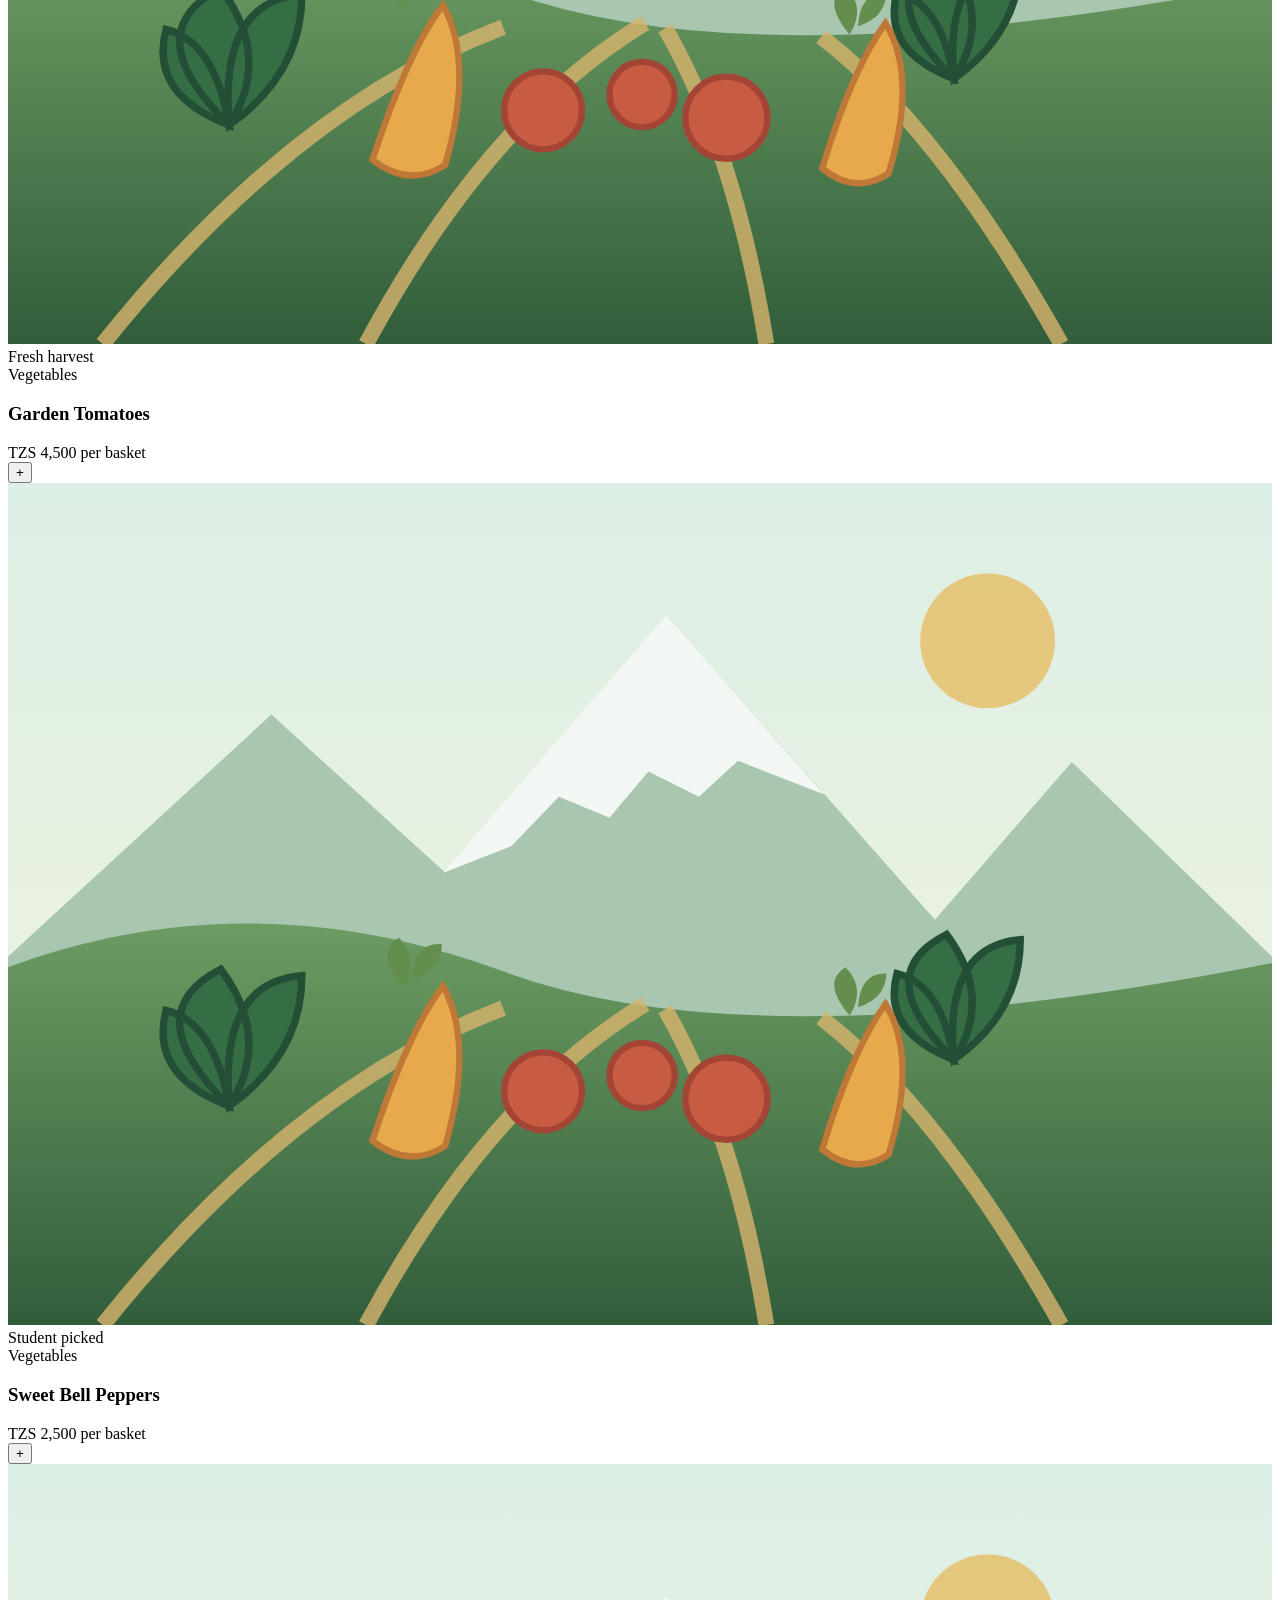
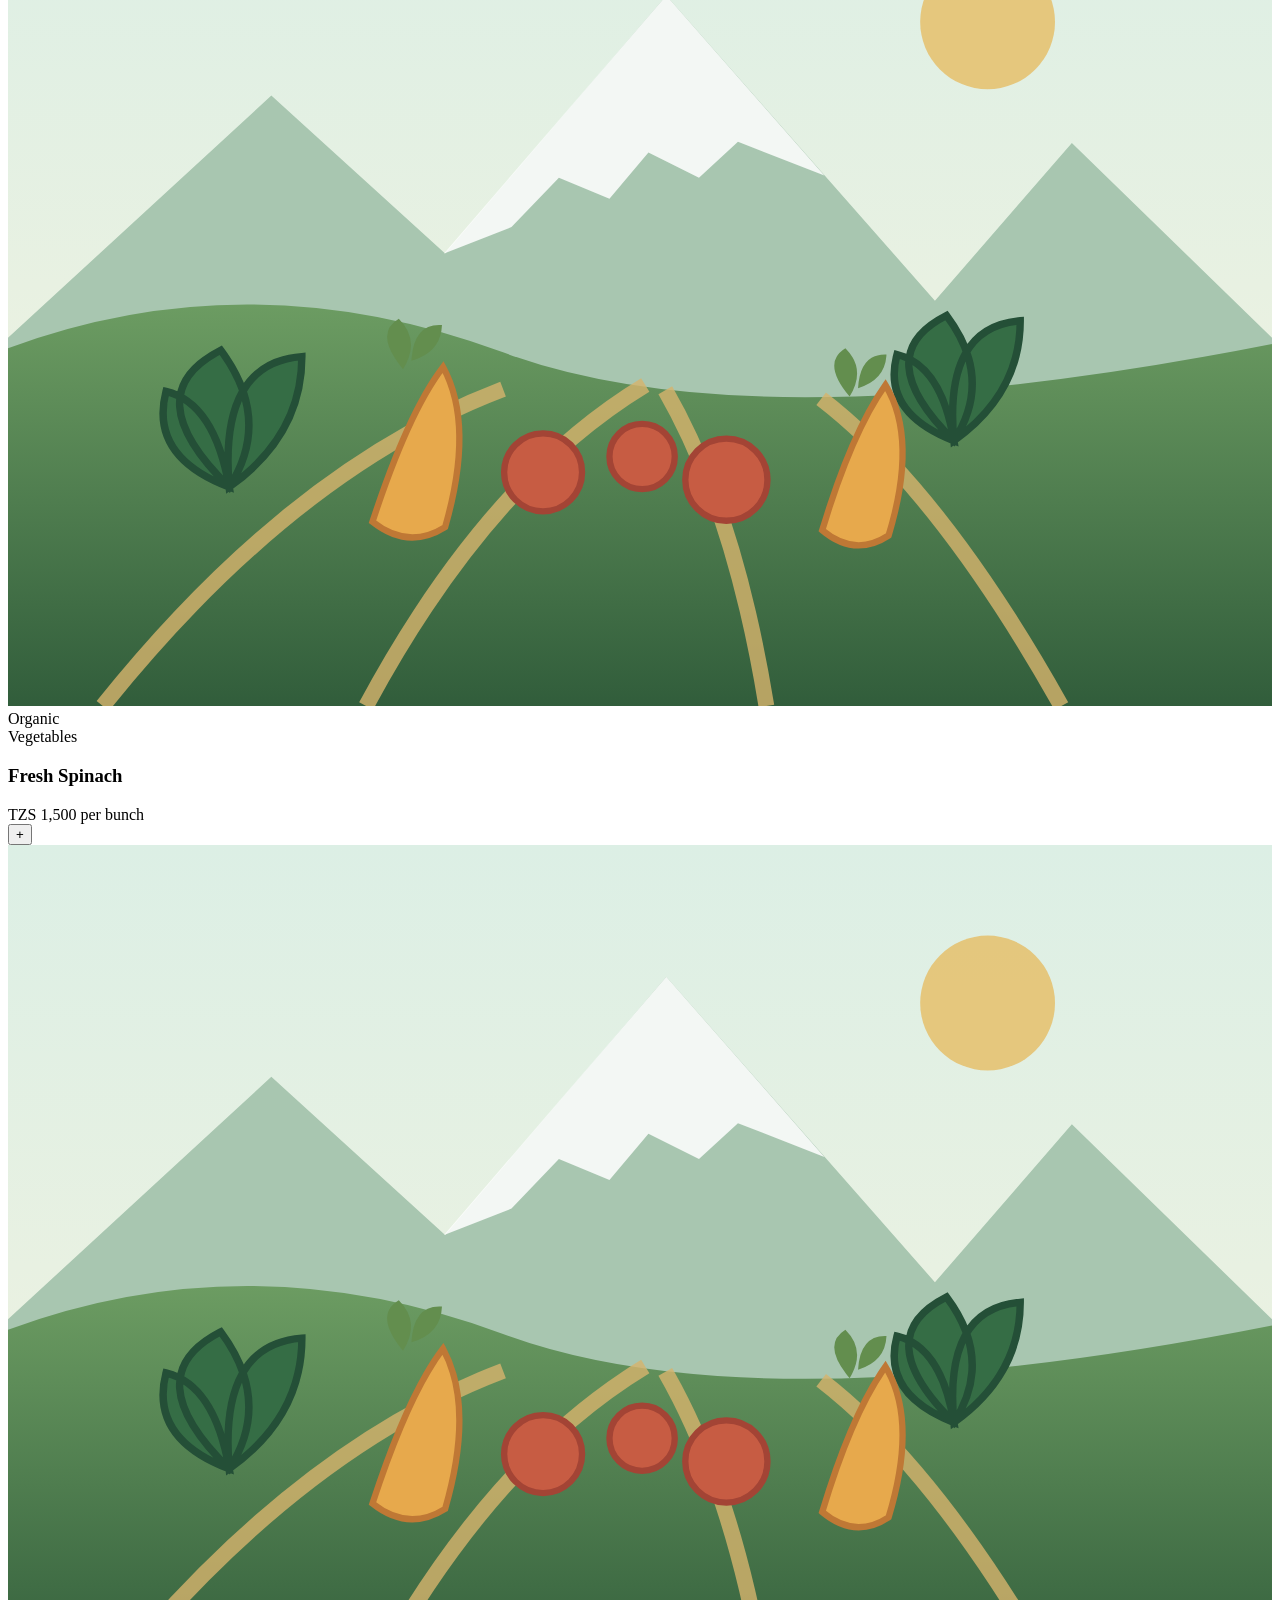
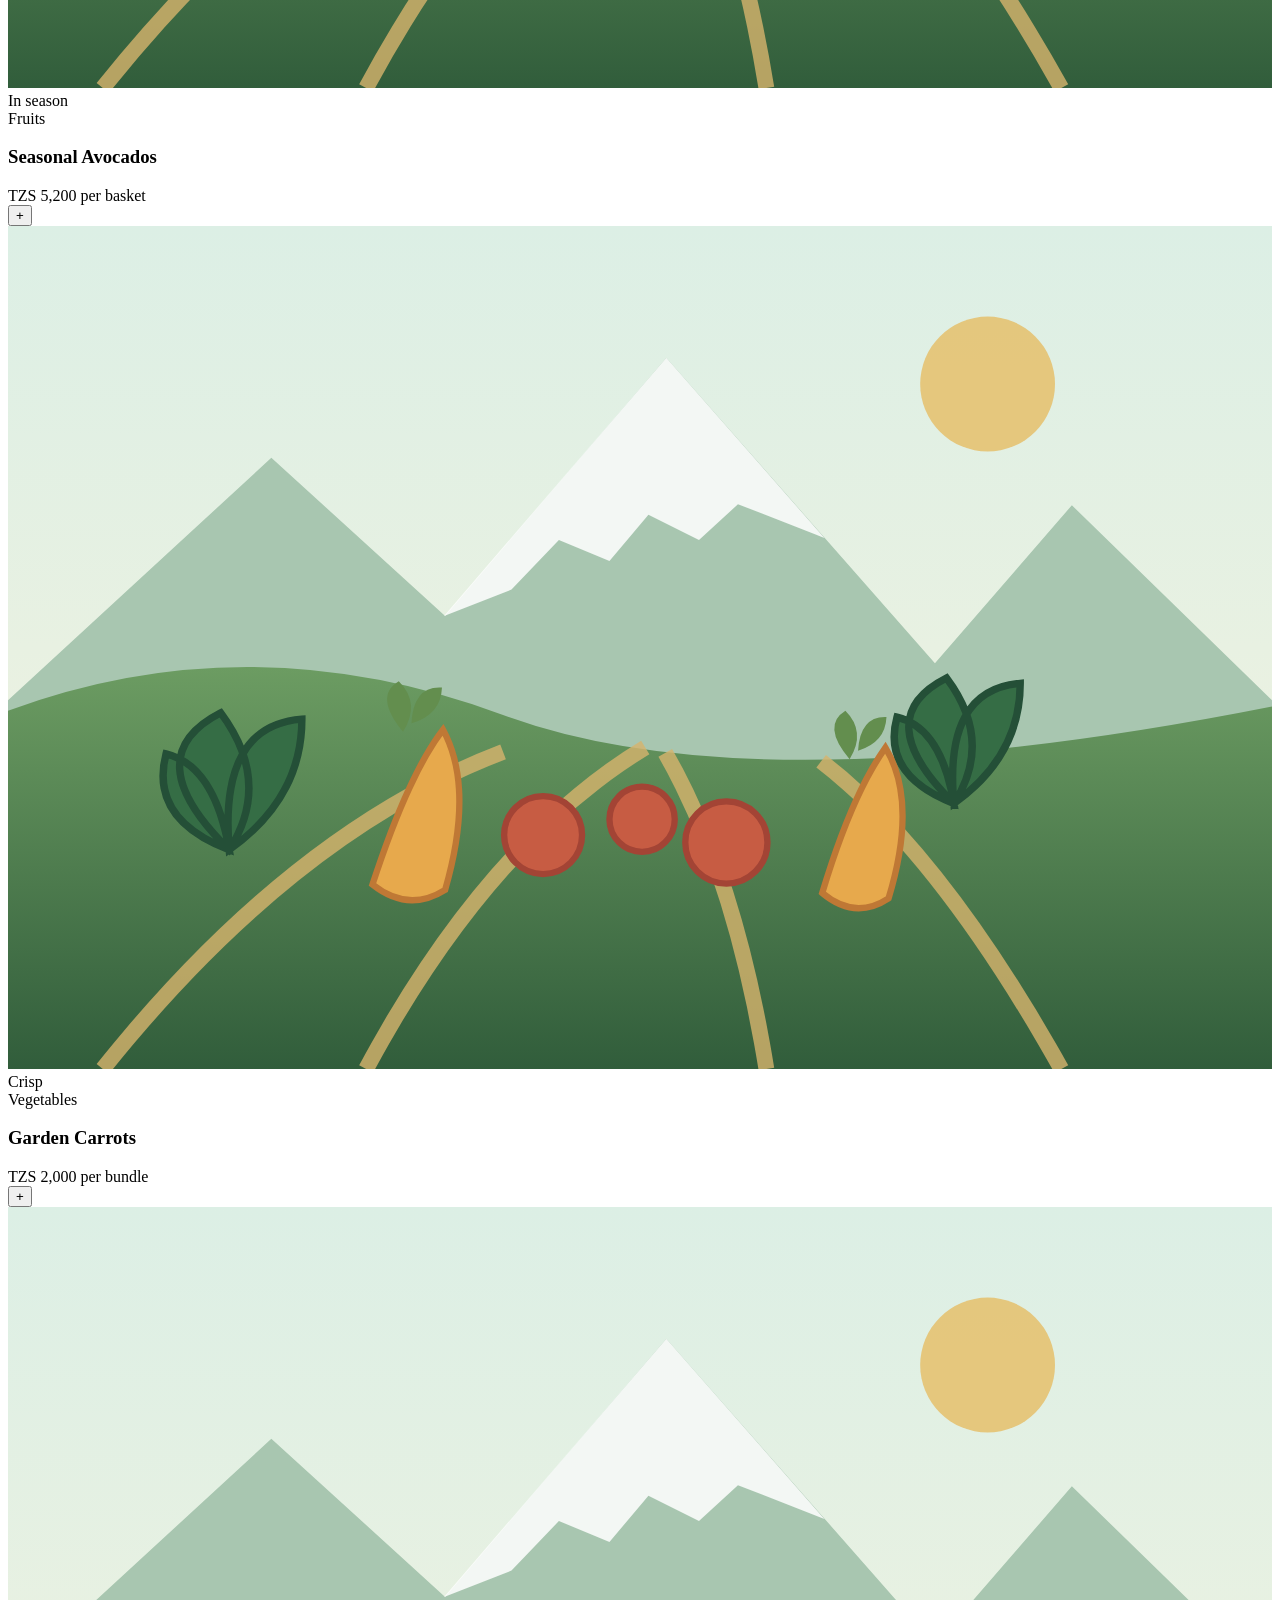
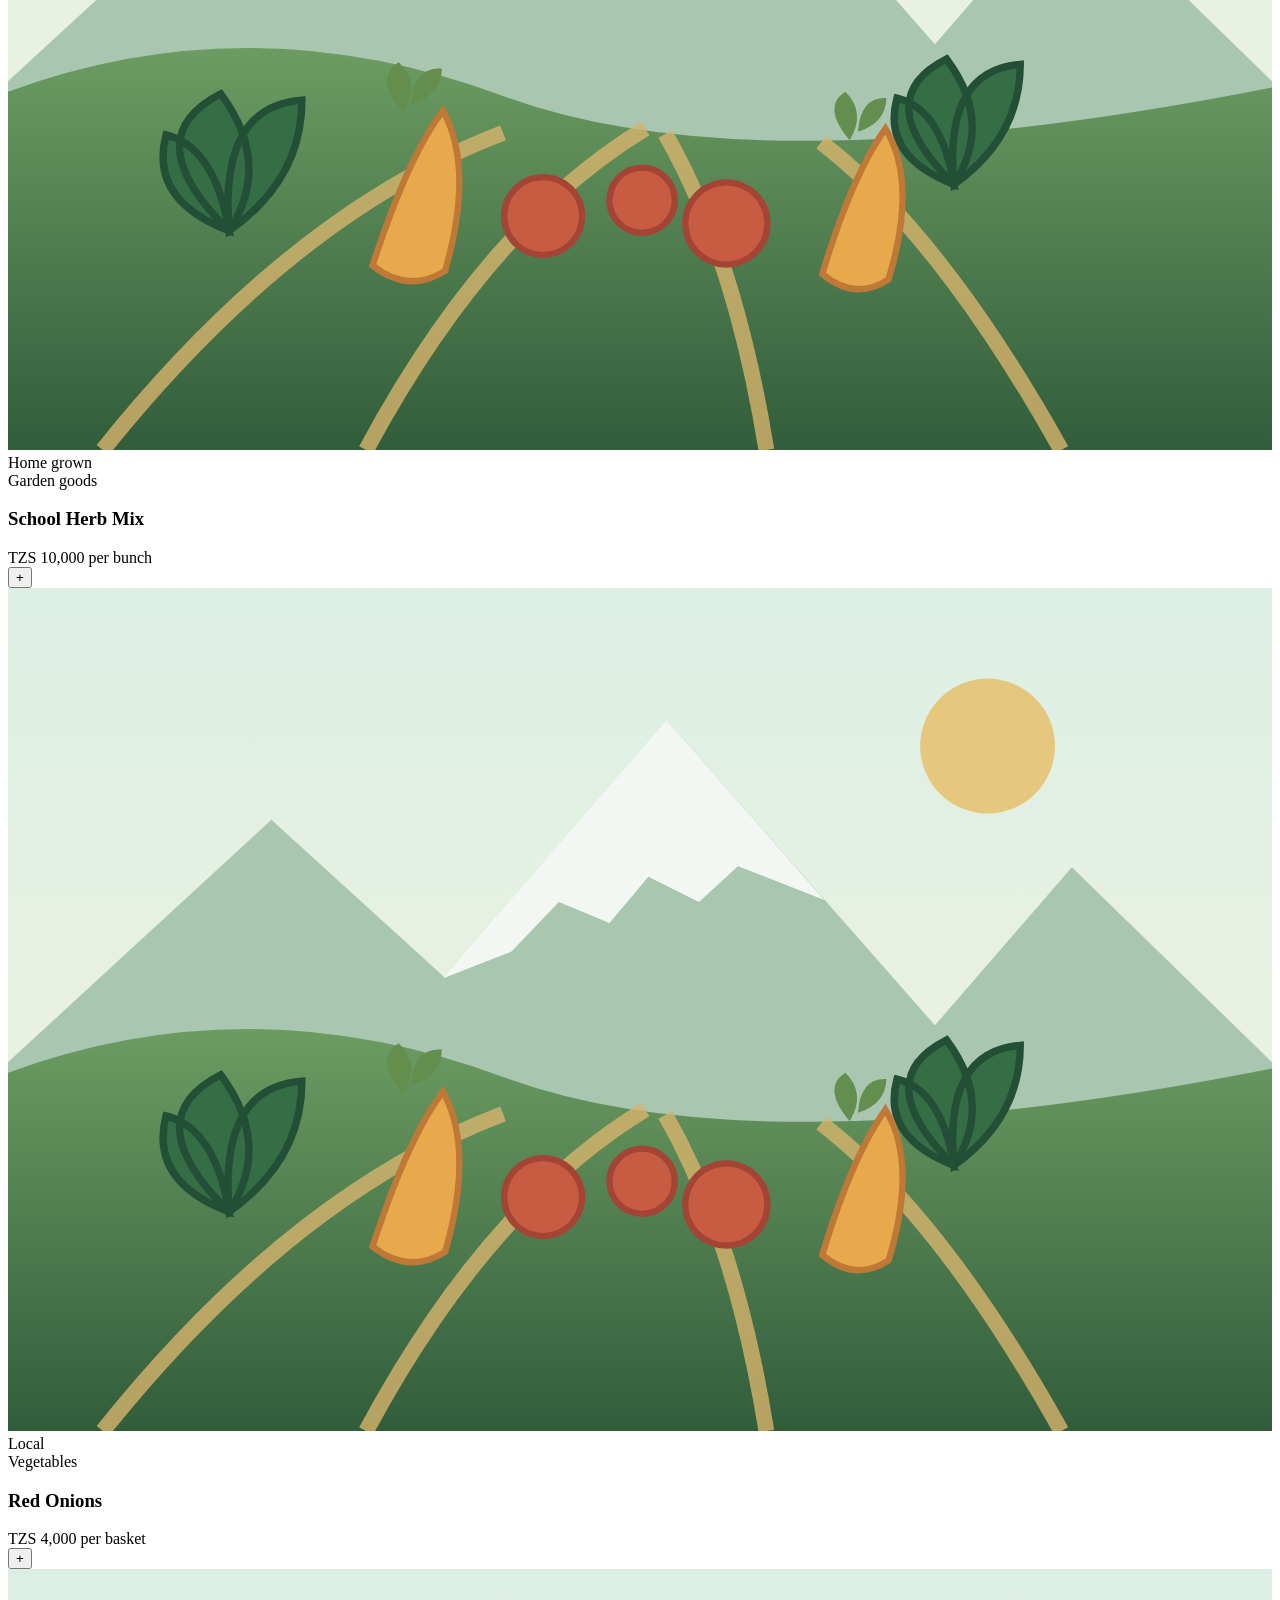
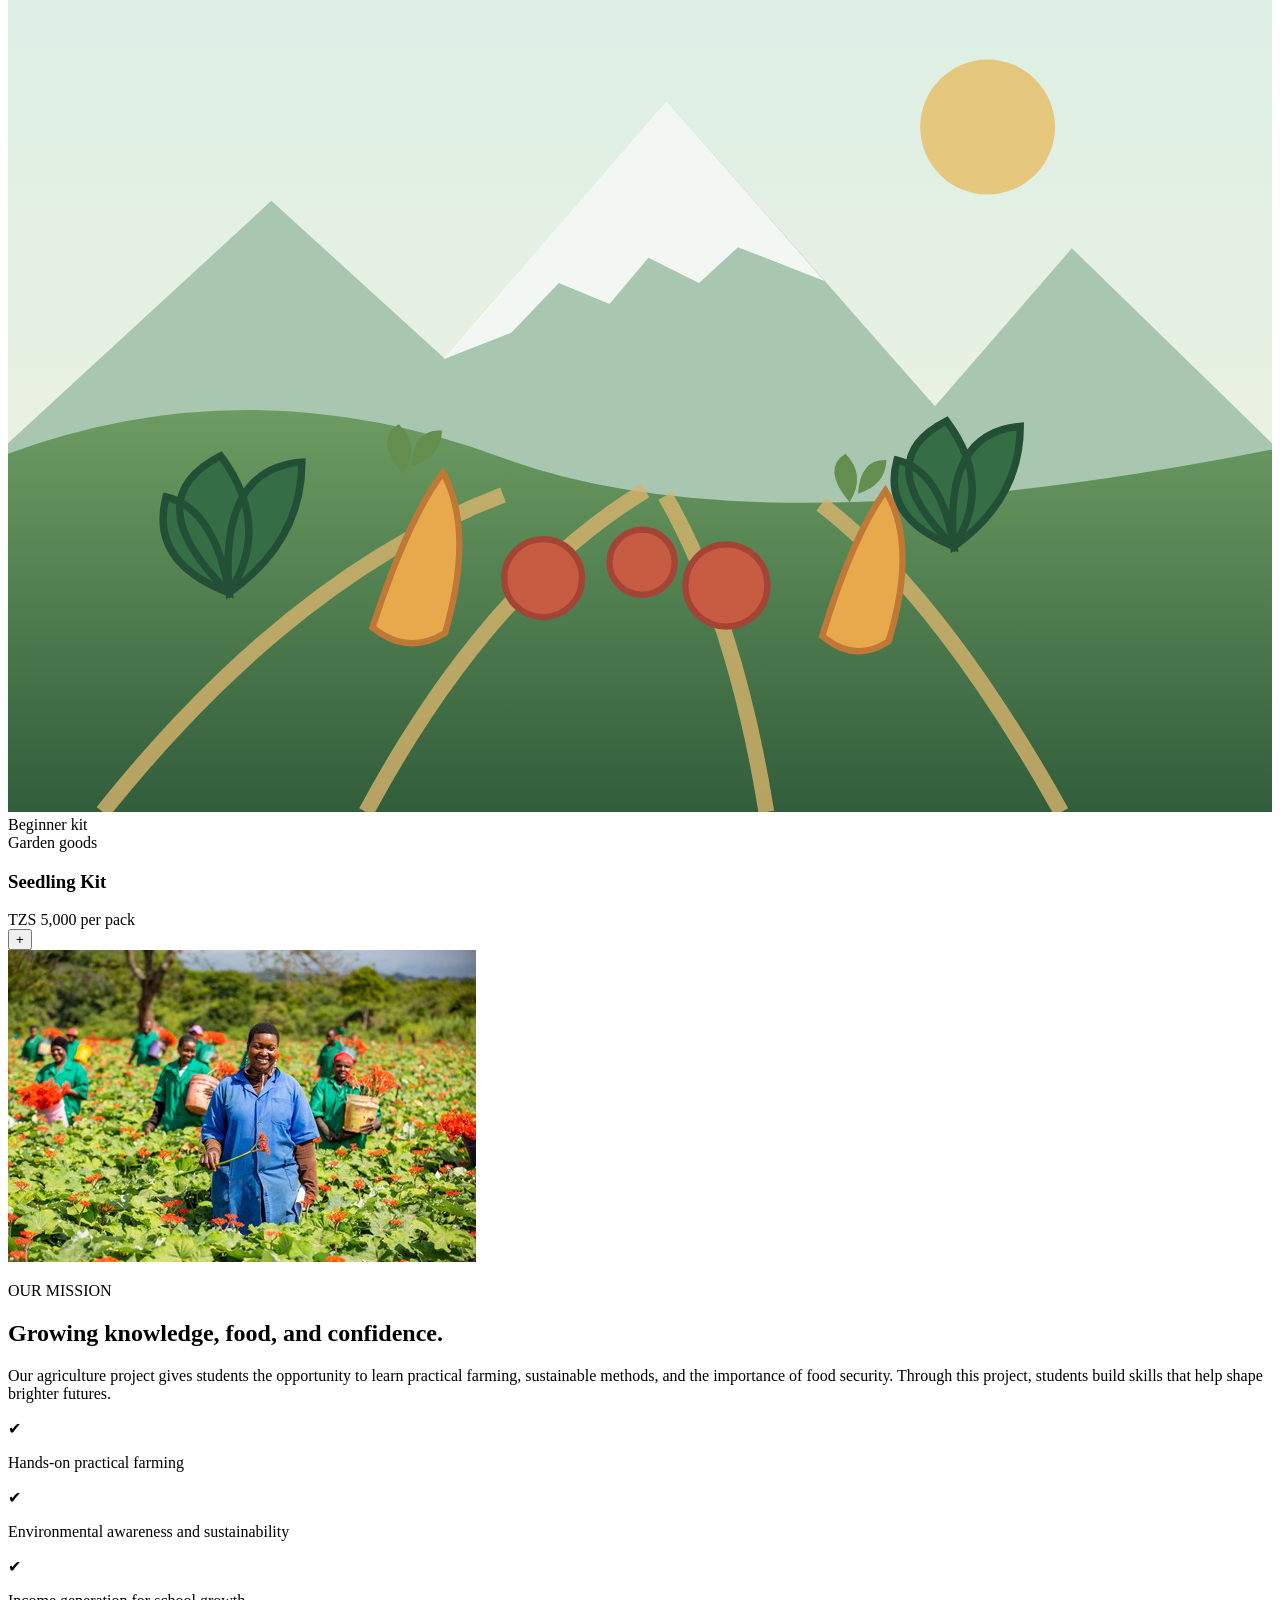
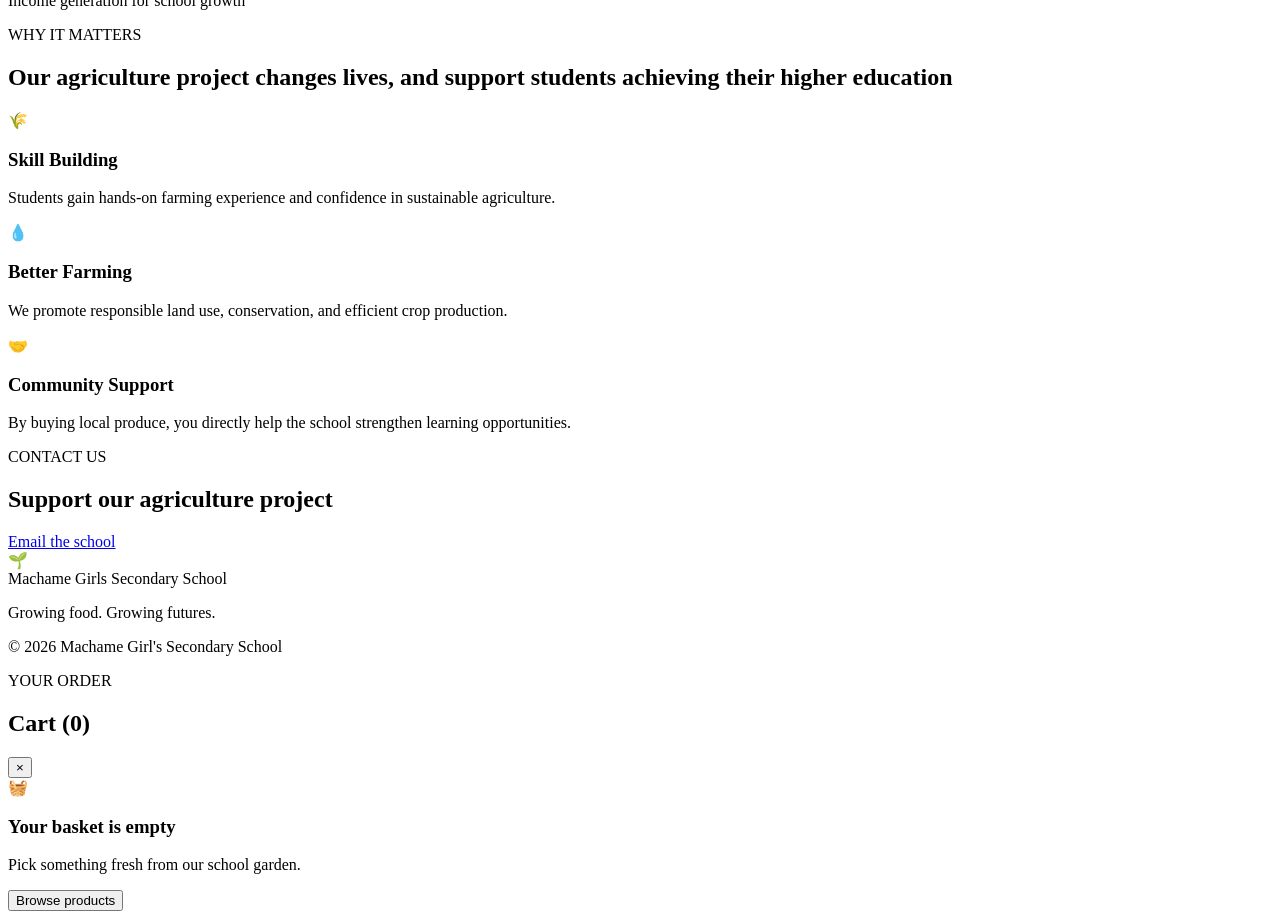
==== commit a40fe860: "Load the restored site stylesheet on the homepage" ====
--- a/index.html
+++ b/index.html
@@ -9,6 +9,7 @@
   <link rel="preconnect" href="https://fonts.gstatic.com" crossorigin />
   <link href="https://fonts.googleapis.com/css2?family=Playfair+Display:wght@600;700;800&family=Inter:wght@400;500;600;700;800&display=swap" rel="stylesheet" />
   <link rel="stylesheet" href="styles.css" />
+  <link rel="stylesheet" href="site.css" />
   <script src="script.js" defer></script>
 </head>
 <body>
--- a/styles.css
+++ b/styles.css
@@ -1,994 +1,145 @@
-:root {
-  --green-900: #153a2b;
-  --green-800: #1b4b38;
-  --green-700: #234f3d;
-  --green-600: #2f6a50;
-  --green-500: #4b8b67;
-  --green-300: #dfece3;
-  --green-200: #edf4ef;
-  --cream: #f5f4ef;
-  --white: #ffffff;
-  --text: #1d2a23;
-  --muted: #647169;
-  --line: #e7ece2;
-  --gold: #d7b56d;
-  --shadow: 0 18px 45px rgba(17, 37, 29, 0.12);
-}
-
-* {
-  box-sizing: border-box;
-}
-
-html {
-  scroll-behavior: smooth;
-}
-
-body {
-  margin: 0;
-  font-family: "Inter", sans-serif;
-  background: var(--white);
-  color: var(--text);
-}
-
-img {
-  max-width: 100%;
-  display: block;
-}
-
-a {
+
+
+/* Customer checkout page */
+.customer-page {
+  min-height: 100vh;
+  background: linear-gradient(180deg, #f3f7f2 0, #fff 420px);
+}
+
+.customer-page .nav-wrapper {
+  min-height: 72px;
+}
+
+.customer-page .brand-block,
+.customer-page .footer-brand {
   text-decoration: none;
-  color: inherit;
-}
-
-button,
-input {
-  font: inherit;
-}
-
-button {
-  cursor: pointer;
-}
-
-.container {
-  width: min(1180px, calc(100% - 40px));
+}
+
+.customer-back-link {
+  min-height: 42px;
+  padding: 0 17px;
+  font-size: 0.8rem;
+  white-space: nowrap;
+}
+
+.customer-main {
+  padding: 54px 0 82px;
+}
+
+.customer-intro {
+  max-width: 760px;
+  margin: 0 auto 25px;
+  text-align: center;
+}
+
+.customer-intro .eyebrow {
+  margin-bottom: 12px;
+}
+
+.customer-intro h1 {
+  margin: 0 0 14px;
+  color: var(--green-900);
+  font-family: "Playfair Display", serif;
+  font-size: clamp(2.4rem, 5vw, 4rem);
+  line-height: 1.05;
+  letter-spacing: -0.035em;
+}
+
+.customer-intro > p:last-child {
+  max-width: 680px;
   margin: 0 auto;
-}
-
-.announcement-bar {
-  background: var(--green-900);
-  color: var(--white);
-  text-align: center;
-  padding: 10px 16px;
-  font-size: 12px;
-  letter-spacing: 0.12em;
-  text-transform: uppercase;
-}
-
-.site-header {
-  position: sticky;
-  top: 0;
-  z-index: 40;
-  background: rgba(255, 255, 255, 0.92);
-  backdrop-filter: blur(8px);
-  border-bottom: 1px solid var(--line);
-}
-
-.nav-wrapper {
-  display: flex;
-  align-items: center;
-  justify-content: space-between;
-  min-height: 78px;
-  gap: 20px;
-}
-
-.brand-block {
-  display: flex;
-  align-items: center;
+  color: var(--muted);
+  line-height: 1.75;
+}
+
+.demo-notice {
+  display: flex;
+  align-items: flex-start;
   gap: 12px;
-}
-
-.brand-mark {
-  width: 44px;
-  height: 44px;
-  border-radius: 50%;
-  display: grid;
+  width: min(940px, 100%);
+  margin: 0 auto 24px;
+  padding: 15px 18px;
+  border: 1px solid #d5e5d7;
+  border-radius: 14px;
+  background: #edf4ef;
+  color: var(--green-900);
+}
+
+.demo-notice-icon {
+  display: grid;
+  flex: 0 0 26px;
+  width: 26px;
+  height: 26px;
   place-items: center;
-  background: var(--green-200);
-  color: var(--green-900);
-  font-size: 22px;
-}
-
-.brand-text {
-  display: flex;
-  flex-direction: column;
-  line-height: 1.05;
-}
-
-.brand-title {
-  font-family: "Playfair Display", serif;
-  font-size: clamp(1.2rem, 1.5vw, 1.7rem);
-  font-weight: 700;
-  color: var(--green-900);
-}
-
-.brand-subtitle {
-  font-size: 10px;
-  letter-spacing: 0.16em;
-  text-transform: uppercase;
-  color: var(--muted);
-}
-
-.main-nav {
-  display: flex;
-  align-items: center;
-  gap: 30px;
-  color: var(--muted);
-  font-size: 14px;
-  font-weight: 600;
-}
-
-.main-nav a {
-  transition: color 0.2s ease;
-}
-
-.main-nav a:hover {
-  color: var(--green-700);
-}
-
-.cart-button {
-  display: flex;
-  align-items: center;
-  gap: 8px;
-  border: none;
-  background: var(--green-900);
-  color: var(--white);
-  padding: 12px 16px;
-  border-radius: 999px;
-  font-weight: 700;
-  box-shadow: var(--shadow);
-}
-
-.cart-count {
-  display: inline-grid;
-  place-items: center;
-  width: 22px;
-  height: 22px;
-  border-radius: 50%;
-  background: var(--white);
-  color: var(--green-900);
-  font-size: 11px;
-}
-
-.hero {
-  position: relative;
-  background: linear-gradient(135deg, #f3f7f2 0%, #e9efe5 100%);
-  overflow: hidden;
-}
-
-.hero::before {
-  content: "";
-  position: absolute;
-  inset: 0;
-  background: radial-gradient(circle at top right, rgba(75, 139, 103, 0.14), transparent 30%);
-  pointer-events: none;
-}
-
-.hero-layout {
-  position: relative;
-  display: grid;
-  grid-template-columns: 1.05fr 0.95fr;
-  align-items: center;
-  gap: 30px;
-  padding: 70px 0 80px;
-}
-
-.hero-content {
-  position: relative;
-  z-index: 1;
-}
-
-.eyebrow {
-  margin: 0 0 18px;
-  color: var(--green-600);
-  font-weight: 800;
-  letter-spacing: 0.18em;
-  font-size: 11px;
-}
-
-.hero h1 {
-  margin: 0;
-  font-family: "Playfair Display", serif;
-  font-size: clamp(3rem, 5vw, 5rem);
-  line-height: 0.92;
-  letter-spacing: -0.05em;
-  color: var(--green-900);
-}
-
-.hero h1 span {
-  color: var(--green-600);
-}
-
-.hero-text {
-  max-width: 560px;
-  margin-top: 22px;
-  color: var(--muted);
-  line-height: 1.8;
-  font-size: 1.02rem;
-}
-
-.hero-actions {
-  margin-top: 28px;
-  display: flex;
-  gap: 16px;
-  flex-wrap: wrap;
-}
-
-.button {
-  display: inline-flex;
-  align-items: center;
-  justify-content: center;
-  min-height: 50px;
-  padding: 0 26px;
-  border-radius: 999px;
-  font-weight: 700;
-  letter-spacing: 0.02em;
-  transition: all 0.2s ease;
-}
-
-.button:hover {
-  transform: translateY(-1px);
-}
-
-.button-primary {
-  background: var(--green-900);
-  color: var(--white);
-  box-shadow: var(--shadow);
-}
-
-.button-primary:hover {
-  background: var(--green-800);
-}
-
-.button-secondary {
-  background: transparent;
-  color: var(--green-900);
-  border: 1px solid rgba(21, 58, 43, 0.2);
-}
-
-.hero-badges {
-  display: flex;
-  flex-wrap: wrap;
-  gap: 18px;
-  margin-top: 34px;
-}
-
-.badge {
-  display: flex;
-  align-items: center;
-  gap: 12px;
-  min-width: 190px;
-  background: rgba(255, 255, 255, 0.7);
-  padding: 12px 14px;
-  border: 1px solid var(--line);
-  border-radius: 14px;
-}
-
-.badge span {
-  width: 40px;
-  height: 40px;
-  display: grid;
-  place-items: center;
-  border-radius: 12px;
-  background: var(--green-200);
-  font-size: 18px;
-}
-
-.badge strong {
-  display: block;
-  font-size: 0.82rem;
-  color: var(--green-900);
-  margin-bottom: 2px;
-}
-
-.badge small {
-  color: var(--muted);
-  font-size: 0.71rem;
-}
-
-.hero-visual {
-  position: relative;
-  border-radius: 28px;
-  overflow: hidden;
-  min-height: 560px;
-  box-shadow: var(--shadow);
-}
-
-.hero-visual img {
-  width: 100%;
-  height: 100%;
-  object-fit: cover;
-}
-
-.floating-card {
-  position: absolute;
-  left: 20px;
-  bottom: 20px;
-  background: rgba(21, 58, 43, 0.78);
-  color: var(--white);
-  padding: 16px 20px;
-  border-radius: 16px;
-  backdrop-filter: blur(4px);
-}
-
-.floating-card p {
-  margin: 0 0 6px;
-  font-size: 11px;
-  text-transform: uppercase;
-  letter-spacing: 0.14em;
-  color: #dfeee4;
-}
-
-.floating-card strong {
-  font-family: "Playfair Display", serif;
-  font-size: 1.7rem;
-}
-
-.stats {
-  background: var(--green-900);
-  color: var(--white);
-  padding: 24px 0;
-}
-
-.stats-grid {
-  display: grid;
-  grid-template-columns: repeat(4, 1fr);
-  gap: 20px;
-}
-
-.stat {
-  text-align: center;
-  padding: 12px 10px;
-}
-
-.stat strong {
-  display: block;
-  font-family: "Playfair Display", serif;
-  font-size: clamp(2rem, 3vw, 2.5rem);
-  color: #fff;
-}
-
-.stat span {
-  display: block;
-  margin-top: 8px;
-  color: rgba(255, 255, 255, 0.8);
-  font-size: 0.82rem;
-}
-
-.shop {
-  padding: 88px 0 96px;
-}
-
-.section-heading {
-  display: flex;
-  align-items: end;
-  justify-content: space-between;
-  gap: 20px;
-  margin-bottom: 24px;
-}
-
-.section-heading.center {
-  display: flex;
-  flex-direction: column;
-  align-items: center;
-  text-align: center;
-}
-
-.section-heading h2 {
-  margin: 0;
-  font-family: "Playfair Display", serif;
-  font-size: clamp(2rem, 3vw, 3rem);
-  color: var(--green-900);
-}
-
-.search-box {
-  display: flex;
-  align-items: center;
-  gap: 10px;
-  width: min(310px, 100%);
-  padding: 0 14px;
-  height: 48px;
-  border: 1px solid var(--line);
-  border-radius: 14px;
-  background: #fff;
-  color: var(--muted);
-}
-
-.search-box input {
-  width: 100%;
-  border: none;
-  outline: none;
-  background: transparent;
-  color: var(--text);
-}
-
-.search-box input::placeholder {
-  color: #7a857f;
-}
-
-.toolbar {
-  display: flex;
-  align-items: center;
-  justify-content: space-between;
-  gap: 20px;
-  margin-bottom: 24px;
-  padding-top: 8px;
-}
-
-.filter-row {
-  display: flex;
-  flex-wrap: wrap;
-  gap: 10px;
-}
-
-.filter-button {
-  border: 1px solid var(--line);
-  background: var(--white);
-  color: var(--muted);
-  padding: 10px 16px;
-  border-radius: 999px;
-  font-weight: 700;
-  transition: all 0.2s ease;
-}
-
-.filter-button.active {
-  background: var(--green-900);
-  border-color: var(--green-900);
-  color: var(--white);
-}
-
-.product-count {
-  color: var(--muted);
-  font-weight: 600;
-  font-size: 0.82rem;
-}
-
-.product-grid {
-  display: grid;
-  grid-template-columns: repeat(4, minmax(0, 1fr));
-  gap: 24px;
-}
-
-.product-card {
-  background: var(--white);
-  border: 1px solid var(--line);
-  border-radius: 22px;
-  overflow: hidden;
-  transition: transform 0.2s ease, box-shadow 0.2s ease;
-}
-
-.product-card:hover {
-  transform: translateY(-2px);
-  box-shadow: 0 14px 28px rgba(17, 37, 29, 0.08);
-}
-
-.product-image-wrap {
-  position: relative;
-  height: 260px;
-  background: #ecf2eb;
-}
-
-.product-image-wrap img {
-  width: 100%;
-  height: 100%;
-  object-fit: cover;
-}
-
-.product-tag {
-  position: absolute;
-  top: 14px;
-  left: 14px;
-  background: rgba(255, 255, 255, 0.88);
-  color: var(--green-900);
-  padding: 7px 10px;
-  border-radius: 999px;
-  font-size: 10px;
-  font-weight: 800;
-  letter-spacing: 0.08em;
-  text-transform: uppercase;
-}
-
-.product-info {
-  padding: 18px 16px 16px;
-}
-
-.product-category {
-  display: block;
-  color: var(--green-600);
-  font-size: 10px;
-  font-weight: 800;
-  letter-spacing: 0.15em;
-  text-transform: uppercase;
-}
-
-.product-name {
-  margin: 10px 0 12px;
-  font-family: "Playfair Display", serif;
-  font-size: 1.5rem;
-  color: var(--green-900);
-}
-
-.product-bottom {
-  display: flex;
-  align-items: center;
-  justify-content: space-between;
-  gap: 12px;
-}
-
-.product-price {
-  font-weight: 800;
-  color: var(--green-900);
-  font-size: 1.1rem;
-}
-
-.product-unit {
-  display: block;
-  font-size: 11px;
-  color: var(--muted);
-  margin-top: 4px;
-}
-
-.add-button {
-  width: 38px;
-  height: 38px;
-  border: none;
   border-radius: 50%;
   background: var(--green-900);
-  color: var(--white);
-  font-size: 24px;
-  line-height: 1;
-}
-
-.empty-message {
-  text-align: center;
-  color: var(--muted);
-  margin-top: 26px;
-  font-size: 0.95rem;
-}
-
-.about {
-  padding: 16px 0 90px;
-}
-
-.about-grid {
-  display: grid;
-  grid-template-columns: 1fr 1fr;
-  gap: 40px;
-  align-items: center;
-}
-
-.about-image img {
-  width: 100%;
-  height: 520px;
-  object-fit: cover;
-  border-radius: 26px;
-  box-shadow: var(--shadow);
-}
-
-.about-content h2 {
-  margin: 0 0 18px;
-  font-family: "Playfair Display", serif;
-  font-size: clamp(2.1rem, 3vw, 3rem);
-  color: var(--green-900);
-}
-
-.about-content p {
-  margin: 0;
-  color: var(--muted);
-  line-height: 1.8;
-  font-size: 1rem;
-}
-
-.mini-list {
-  margin-top: 24px;
-  display: grid;
-  gap: 16px;
-}
-
-.mini-list div {
-  display: flex;
-  align-items: flex-start;
-  gap: 12px;
-}
-
-.mini-list span {
-  width: 28px;
-  height: 28px;
-  display: grid;
-  place-items: center;
-  flex-shrink: 0;
-  border-radius: 50%;
-  background: var(--green-200);
-  color: var(--green-900);
+  color: white;
   font-weight: 800;
 }
 
-.mini-list p {
-  margin: 0;
-  font-weight: 600;
-  line-height: 1.5;
-  color: var(--text);
-}
-
-.impact {
-  background: linear-gradient(180deg, #f5f9f4, #eef3ee);
-  padding: 92px 0;
-}
-
-.impact-grid {
-  display: grid;
-  grid-template-columns: repeat(3, minmax(0, 1fr));
-  gap: 28px;
-  margin-top: 30px;
-}
-
-.impact-card {
-  background: rgba(255, 255, 255, 0.75);
-  border: 1px solid var(--line);
-  border-radius: 22px;
-  padding: 28px 22px;
-  text-align: center;
-}
-
-.impact-card .icon {
-  width: 68px;
-  height: 68px;
-  margin: 0 auto 18px;
-  display: grid;
-  place-items: center;
-  border-radius: 18px;
-  background: var(--green-200);
-  font-size: 2rem;
-}
-
-.impact-card h3 {
-  margin: 0 0 10px;
-  color: var(--green-900);
-  font-size: 1.4rem;
-}
-
-.impact-card p {
-  margin: 0;
-  color: var(--muted);
-  line-height: 1.7;
-  font-size: 0.95rem;
-}
-
-.contact-strip {
-  padding: 30px 0 80px;
-}
-
-.contact-layout {
-  display: flex;
-  align-items: center;
-  justify-content: space-between;
-  gap: 20px;
-  padding: 28px 32px;
-  border-radius: 26px;
-  background: linear-gradient(135deg, #f6f7f1 0%, #edf3ec 100%);
-  border: 1px solid var(--line);
-}
-
-.contact-layout h2 {
-  margin: 0;
-  font-family: "Playfair Display", serif;
-  color: var(--green-900);
-  font-size: clamp(2rem, 2.8vw, 2.7rem);
-}
-
-.site-footer {
-  background: var(--green-900);
-  color: rgba(255, 255, 255, 0.75);
-  padding: 18px 0;
-}
-
-.footer-inner {
-  display: flex;
-  align-items: center;
-  justify-content: space-between;
-  gap: 15px;
-  flex-wrap: wrap;
-}
-
-.footer-brand .brand-title,
-.footer-brand .brand-subtitle {
-  color: var(--white);
-}
-
-.site-footer p {
-  margin: 0;
-  color: rgba(255, 255, 255, 0.8);
-}
-
-.cart-backdrop {
-  position: fixed;
-  inset: 0;
-  background: rgba(13, 22, 18, 0.46);
-  opacity: 0;
-  visibility: hidden;
-  transition: all 0.25s ease;
-  z-index: 50;
-}
-
-.cart-open .cart-backdrop {
-  opacity: 1;
-  visibility: visible;
-}
-
-.cart-panel {
-  position: fixed;
-  top: 0;
-  right: 0;
-  width: min(420px, 100%);
-  height: 100vh;
-  background: #fff;
-  z-index: 60;
-  transform: translateX(100%);
-  transition: transform 0.3s ease;
-  display: flex;
-  flex-direction: column;
-  padding: 24px 20px 18px;
-}
-
-.cart-open .cart-panel {
-  transform: translateX(0);
-}
-
-.cart-header {
-  display: flex;
-  align-items: center;
-  justify-content: space-between;
-  gap: 16px;
-  border-bottom: 1px solid var(--line);
-  padding-bottom: 18px;
-}
-
-.cart-header h2 {
-  margin: 0;
-  font-family: "Playfair Display", serif;
-  color: var(--green-900);
-  font-size: 2rem;
-  line-height: 1;
-}
-
-.cart-header h2 span {
-  font-family: "Inter", sans-serif;
-  font-size: 0.74rem;
-  color: var(--muted);
-}
-
-.icon-button {
-  width: 38px;
-  height: 38px;
-  border: none;
-  border-radius: 50%;
-  background: var(--green-200);
-  color: var(--green-900);
-  font-size: 2rem;
-  line-height: 1;
-}
-
-.cart-items {
-  flex: 1;
-  overflow-y: auto;
-  padding-top: 8px;
-}
-
-.cart-row {
-  display: grid;
-  grid-template-columns: 72px 1fr auto;
-  gap: 12px;
-  align-items: center;
-  padding: 14px 0;
-  border-bottom: 1px solid var(--line);
-}
-
-.cart-row img {
-  width: 72px;
-  height: 72px;
-  object-fit: cover;
-  border-radius: 12px;
-}
-
-.cart-row h3 {
-  margin: 0 0 5px;
-  font-size: 1rem;
-  color: var(--green-900);
-}
-
-.cart-row p {
-  margin: 0;
-  color: var(--muted);
-  font-size: 0.75rem;
-}
-
-.quantity-controls {
-  margin-top: 10px;
-  display: inline-flex;
-  align-items: center;
-  gap: 10px;
-}
-
-.quantity-controls button {
-  width: 24px;
-  height: 24px;
-  border: 1px solid var(--line);
-  background: var(--white);
-  border-radius: 50%;
-  color: var(--green-900);
-  font-size: 1rem;
-}
-
-.quantity-controls span {
-  min-width: 18px;
-  text-align: center;
-  font-size: 0.8rem;
-  color: var(--text);
-  font-weight: 700;
-}
-
-.cart-row-price {
-  font-size: 0.8rem;
-  font-weight: 800;
-  color: var(--green-900);
-}
-
-.cart-empty {
-  margin: auto;
-  text-align: center;
-  padding: 20px 0;
-}
-
-.cart-empty span {
-  font-size: 3rem;
-}
-
-.cart-empty h3 {
-  margin: 18px 0 10px;
-  font-family: "Playfair Display", serif;
-  color: var(--green-900);
-  font-size: 2rem;
-}
-
-.cart-empty p {
-  margin: 0 0 20px;
-  color: var(--muted);
-}
-
-.cart-footer {
-  border-top: 1px solid var(--line);
-  padding-top: 18px;
-}
-
-.totals {
-  display: flex;
-  justify-content: space-between;
-  margin-bottom: 16px;
-  font-size: 1rem;
-  color: var(--muted);
-}
-
-.totals strong {
-  color: var(--green-900);
-  font-size: 1.1rem;
-}
-
-.full-width {
-  width: 100%;
-  border: none;
-}
-
-.mini-note {
-  margin: 12px 0 0;
-  text-align: center;
-  color: var(--muted);
-  font-size: 0.72rem;
-}
-
-.toast {
-  position: fixed;
-  left: 50%;
-  bottom: 24px;
-  transform: translateX(-50%) translateY(18px);
-  background: rgba(21, 58, 43, 0.95);
-  color: var(--white);
-  padding: 12px 18px;
-  border-radius: 12px;
-  font-size: 0.8rem;
-  opacity: 0;
-  pointer-events: none;
-  transition: all 0.2s ease;
-  z-index: 80;
-}
-
-.toast.show {
-  opacity: 1;
-  transform: translateX(-50%) translateY(0);
-}
-
-.image-fallback {
-  object-position: center;
-}
-
-.customer-page {
-  min-height: 100vh;
-  background: var(--cream);
-}
-
-.customer-main {
-  padding: 54px 0 84px;
-}
-
-.customer-intro {
-  max-width: 720px;
-  margin-bottom: 30px;
-}
-
-.customer-intro .eyebrow {
-  margin-bottom: 10px;
-}
-
-.customer-intro h1 {
-  margin: 0 0 12px;
-  color: var(--green-900);
-  font-family: "Playfair Display", serif;
-  font-size: clamp(2.2rem, 4vw, 3.4rem);
-  line-height: 1.08;
-}
-
-.customer-intro p:last-child {
-  max-width: 600px;
-  margin: 0;
-  color: var(--muted);
-  line-height: 1.7;
+.demo-notice p {
+  margin: 2px 0 0;
+  font-size: 0.82rem;
+  line-height: 1.6;
 }
 
 .customer-layout {
   display: grid;
-  grid-template-columns: minmax(0, 1.45fr) minmax(280px, 0.75fr);
+  grid-template-columns: minmax(0, 1.5fr) minmax(300px, 0.82fr);
   align-items: start;
   gap: 24px;
+  width: min(940px, 100%);
+  margin: 0 auto;
 }
 
 .customer-form-panel,
 .order-summary {
-  background: var(--white);
-  border: 1px solid var(--line);
-  border-radius: 12px;
+  border: 1px solid #e4ebe3;
+  border-radius: 22px;
+  background: #fff;
+  box-shadow: 0 16px 42px rgba(17, 37, 29, 0.07);
 }
 
 .customer-form-panel {
-  padding: 30px;
-}
-
-.customer-form-panel h2,
-.order-summary h2 {
-  margin: 0;
+  padding: clamp(22px, 4vw, 34px);
+}
+
+.form-section-heading {
+  display: flex;
+  align-items: flex-start;
+  gap: 13px;
+  margin-bottom: 22px;
+}
+
+.step-number {
+  display: grid;
+  flex: 0 0 34px;
+  width: 34px;
+  height: 34px;
+  place-items: center;
+  border-radius: 11px;
+  background: var(--green-200);
+  color: var(--green-900);
+  font-size: 0.78rem;
+  font-weight: 800;
+}
+
+.form-section-heading h2 {
+  margin: 1px 0 0;
   color: var(--green-900);
   font-family: "Playfair Display", serif;
-  font-size: 1.65rem;
-}
-
-.form-lead {
-  margin: 8px 0 24px;
-  color: var(--muted);
-  font-size: 0.9rem;
-  line-height: 1.6;
+  font-size: 1.45rem;
+}
+
+.form-section-heading .form-lead {
+  margin: 5px 0 0;
+  font-size: 0.82rem;
 }
 
 .customer-form-grid {
   display: grid;
   grid-template-columns: repeat(2, minmax(0, 1fr));
-  gap: 18px 16px;
+  gap: 17px 14px;
 }
 
 .customer-field {
@@ -1001,10 +152,16 @@
 
 .customer-field label {
   display: block;
-  margin-bottom: 7px;
-  color: var(--text);
-  font-size: 0.82rem;
+  margin: 0 0 7px;
+  color: #263c30;
+  font-size: 0.8rem;
   font-weight: 700;
+}
+
+.customer-field label span {
+  color: var(--muted);
+  font-size: 0.72rem;
+  font-weight: 500;
 }
 
 .customer-field input,
@@ -1012,70 +169,245 @@
 .customer-field textarea {
   width: 100%;
   min-height: 48px;
-  padding: 12px 13px;
-  border: 1px solid #d5ddd6;
-  border-radius: 7px;
-  background: var(--white);
+  padding: 12px 14px;
+  border: 1px solid #dfe7df;
+  border-radius: 11px;
+  outline: none;
+  background: #fff;
   color: var(--text);
   font: inherit;
-  font-size: 0.9rem;
+  font-size: 0.86rem;
+  transition: border-color 0.2s ease, box-shadow 0.2s ease;
 }
 
 .customer-field textarea {
-  min-height: 104px;
+  min-height: 88px;
   resize: vertical;
 }
 
 .customer-field input:focus,
 .customer-field select:focus,
 .customer-field textarea:focus {
-  outline: 3px solid rgba(75, 139, 103, 0.18);
+  border-color: var(--green-500);
+  box-shadow: 0 0 0 3px rgba(75, 139, 103, 0.13);
+}
+
+.customer-field input::placeholder,
+.customer-field textarea::placeholder {
+  color: #929d95;
+}
+
+.customer-field small {
+  display: block;
+  margin: 6px 0 0;
+  color: var(--muted);
+  font-size: 0.7rem;
+  line-height: 1.45;
+}
+
+.form-divider {
+  height: 1px;
+  margin: 28px 0 25px;
+  background: var(--line);
+}
+
+.payment-heading {
+  margin-bottom: 16px;
+}
+
+.payment-methods {
+  display: grid;
+  grid-template-columns: repeat(2, minmax(0, 1fr));
+  gap: 10px;
+  margin: 0;
+  padding: 0;
+  border: 0;
+}
+
+.payment-option {
+  position: relative;
+  display: flex;
+  align-items: center;
+  gap: 11px;
+  min-height: 70px;
+  padding: 11px 12px;
+  border: 1px solid #e2e9e1;
+  border-radius: 13px;
+  background: #fff;
+  cursor: pointer;
+  transition: border-color 0.2s ease, background 0.2s ease, box-shadow 0.2s ease;
+}
+
+.payment-option:has(input:checked) {
   border-color: var(--green-600);
-}
-
-.customer-submit {
-  margin-top: 22px;
-  border: 0;
-}
-
-.form-notice {
-  margin: 14px 0 0;
+  background: #f4f8f4;
+  box-shadow: 0 0 0 2px rgba(47, 106, 80, 0.08);
+}
+
+.payment-option input {
+  position: absolute;
+  width: 1px;
+  height: 1px;
+  opacity: 0;
+}
+
+.payment-option:focus-within {
+  outline: 3px solid rgba(75, 139, 103, 0.24);
+  outline-offset: 2px;
+}
+
+.provider-logo {
+  display: grid;
+  flex: 0 0 38px;
+  width: 38px;
+  height: 38px;
+  place-items: center;
+  border-radius: 11px;
+  color: white;
+  font-size: 1rem;
+  font-weight: 800;
+}
+
+.provider-mpesa { background: #36a852; }
+.provider-tigo { background: #2471bd; }
+.provider-airtel { background: #ed3b45; }
+.provider-halo { background: #702d91; }
+
+.provider-copy {
+  display: flex;
+  min-width: 0;
+  flex-direction: column;
+  gap: 4px;
+}
+
+.provider-copy strong {
+  color: var(--green-900);
+  font-size: 0.78rem;
+}
+
+.provider-copy small {
+  color: var(--muted);
+  font-size: 0.65rem;
+}
+
+.radio-indicator {
+  width: 17px;
+  height: 17px;
+  margin-left: auto;
+  border: 1.5px solid #bdc9be;
+  border-radius: 50%;
+}
+
+.payment-option input:checked ~ .radio-indicator {
+  border: 5px solid var(--green-600);
+}
+
+.demo-consent {
+  display: flex;
+  align-items: flex-start;
+  gap: 10px;
+  margin: 19px 0 17px;
   color: var(--muted);
   font-size: 0.76rem;
   line-height: 1.5;
+  cursor: pointer;
+}
+
+.demo-consent input {
+  flex: 0 0 16px;
+  width: 16px;
+  height: 16px;
+  margin: 1px 0 0;
+  accent-color: var(--green-700);
+}
+
+.submit-order-button {
+  gap: 10px;
+  min-height: 54px;
+  border: 0;
+  font-size: 0.84rem;
+}
+
+.form-security-note {
+  margin: 12px 0 0;
+  color: var(--muted);
+  text-align: center;
+  font-size: 0.68rem;
+  line-height: 1.5;
 }
 
 .form-success {
-  margin-bottom: 20px;
-  padding: 14px 16px;
-  border-left: 4px solid var(--green-600);
-  background: var(--green-200);
-  color: var(--green-900);
-  line-height: 1.5;
+  display: grid;
+  gap: 8px;
+  margin-top: 20px;
+  padding: 17px;
+  border: 1px solid #cce2d0;
+  border-radius: 13px;
+  background: #edf7ef;
+  color: var(--green-900);
+  font-size: 0.82rem;
+  line-height: 1.55;
+}
+
+.form-success strong {
+  font-size: 0.95rem;
+}
+
+.demo-reference {
+  width: fit-content;
+  padding: 5px 8px;
+  border-radius: 6px;
+  background: #dcecdf;
+  color: var(--green-800);
+  font-size: 0.63rem;
+  font-weight: 800;
+  letter-spacing: 0.08em;
 }
 
 .order-summary {
-  padding: 24px;
-}
-
-.order-summary-heading {
+  position: sticky;
+  top: 100px;
+  padding: 25px 22px 20px;
+}
+
+.summary-topline {
   display: flex;
   align-items: center;
   justify-content: space-between;
-  gap: 12px;
-  padding-bottom: 18px;
-  border-bottom: 1px solid var(--line);
-}
-
-.order-summary-heading span {
-  color: var(--muted);
-  font-size: 0.78rem;
+  color: var(--green-600);
+  font-size: 0.65rem;
+  font-weight: 800;
+  letter-spacing: 0.16em;
+}
+
+.summary-leaf {
+  display: grid;
+  width: 34px;
+  height: 34px;
+  place-items: center;
+  border-radius: 11px;
+  background: var(--green-200);
+  font-size: 1rem;
+}
+
+.order-summary h2 {
+  margin: 12px 0 5px;
+  color: var(--green-900);
+  font-family: "Playfair Display", serif;
+  font-size: 1.7rem;
+}
+
+.summary-subtitle {
+  margin: 0;
+  color: var(--muted);
+  font-size: 0.77rem;
+  line-height: 1.55;
 }
 
 .order-items {
   display: grid;
-  gap: 15px;
-  padding: 18px 0;
+  gap: 14px;
+  margin: 22px 0 17px;
 }
 
 .order-line {
@@ -1083,136 +415,163 @@
   justify-content: space-between;
   gap: 12px;
   color: var(--text);
-  font-size: 0.85rem;
-}
-
-.order-line span:last-child {
-  flex-shrink: 0;
-  color: var(--green-900);
+  font-size: 0.76rem;
+  line-height: 1.5;
+}
+
+.order-line > span:first-child {
+  min-width: 0;
+}
+
+.order-line small {
+  display: block;
+  color: var(--muted);
+  font-size: 0.67rem;
+}
+
+.order-line strong {
+  flex: 0 0 auto;
+  color: var(--green-900);
+  font-size: 0.75rem;
+}
+
+.order-empty {
+  margin: 22px 0 17px;
+  padding: 18px 12px;
+  border: 1px dashed #dce6dc;
+  border-radius: 12px;
+  background: #f8faf7;
+  text-align: center;
+}
+
+.order-empty > span {
+  font-size: 1.8rem;
+}
+
+.order-empty p {
+  margin: 8px 0;
+  color: var(--muted);
+  font-size: 0.78rem;
+}
+
+.order-empty a {
+  color: var(--green-700);
+  font-size: 0.74rem;
   font-weight: 700;
 }
 
-.order-empty {
-  padding: 18px 0;
-  color: var(--muted);
-  font-size: 0.88rem;
-  line-height: 1.6;
-}
-
-.order-empty a,
-.customer-back-link {
-  color: var(--green-700);
+.summary-count-row,
+.summary-total {
+  display: flex;
+  justify-content: space-between;
+  gap: 12px;
+}
+
+.summary-count-row {
+  padding: 14px 0;
+  border-top: 1px solid var(--line);
+  color: var(--muted);
+  font-size: 0.77rem;
+}
+
+.summary-count-row strong {
+  color: var(--text);
+}
+
+.summary-total {
+  align-items: center;
+  padding: 14px 0 17px;
+  border-top: 1px solid var(--line);
+  color: var(--green-900);
   font-weight: 700;
-  text-decoration: underline;
-  text-underline-offset: 3px;
-}
-
-.order-total {
-  display: flex;
-  justify-content: space-between;
-  gap: 16px;
-  padding-top: 16px;
-  border-top: 1px solid var(--line);
-  color: var(--muted);
-  font-size: 0.9rem;
-}
-
-.order-total strong {
-  color: var(--green-900);
+}
+
+.summary-total strong {
+  font-size: 1.25rem;
+}
+
+.summary-impact {
+  display: flex;
+  align-items: flex-start;
+  gap: 10px;
+  margin-top: 8px;
+  padding: 13px;
+  border-radius: 12px;
+  background: #f1f6f0;
+}
+
+.summary-impact > span {
   font-size: 1rem;
 }
 
-.customer-back-link {
-  display: inline-block;
-  margin-top: 18px;
-  font-size: 0.84rem;
-}
-
-@media (max-width: 820px) {
+.summary-impact p {
+  margin: 0;
+  color: var(--green-800);
+  font-size: 0.69rem;
+  line-height: 1.55;
+}
+
+.summary-demo-label {
+  margin: 16px 0 0;
+  color: #8b6a2d;
+  text-align: center;
+  font-size: 0.61rem;
+  font-weight: 800;
+  letter-spacing: 0.1em;
+}
+
+.visually-hidden {
+  position: absolute;
+  width: 1px;
+  height: 1px;
+  padding: 0;
+  margin: -1px;
+  overflow: hidden;
+  clip: rect(0, 0, 0, 0);
+  white-space: nowrap;
+  border: 0;
+}
+
+@media (max-width: 800px) {
   .customer-layout {
     grid-template-columns: 1fr;
   }
 
   .order-summary {
+    position: static;
     grid-row: 1;
   }
 }
 
-@media (max-width: 560px) {
+@media (max-width: 600px) {
   .customer-main {
-    padding: 38px 0 60px;
+    padding: 38px 0 58px;
+  }
+
+  .customer-page .main-nav {
+    display: none;
+  }
+
+  .customer-back-link {
+    min-height: 40px;
+    padding: 0 12px;
+    font-size: 0.72rem;
+  }
+
+  .customer-intro h1 {
+    font-size: clamp(2.2rem, 10vw, 3rem);
+  }
+
+  .customer-form-grid,
+  .payment-methods {
+    grid-template-columns: 1fr;
   }
 
   .customer-form-panel {
     padding: 22px 18px;
   }
 
-  .customer-form-grid {
-    grid-template-columns: 1fr;
-  }
-
-  .customer-field-full {
-    grid-column: auto;
-  }
-}
-
-@media (max-width: 980px) {
-  .hero-layout,
-  .about-grid {
-    grid-template-columns: 1fr;
-  }
-
-  .product-grid {
-    grid-template-columns: repeat(2, minmax(0, 1fr));
-  }
-
-  .stats-grid {
-    grid-template-columns: repeat(2, minmax(0, 1fr));
-  }
-
-  .impact-grid {
-    grid-template-columns: 1fr;
-  }
-
-  .contact-layout {
-    flex-direction: column;
-    align-items: flex-start;
-  }
-}
-
-@media (max-width: 720px) {
-  .main-nav {
-    display: none;
-  }
-
-  .section-heading,
-  .toolbar,
-  .footer-inner {
-    flex-direction: column;
-    align-items: flex-start;
-  }
-
-  .search-box {
-    width: 100%;
-  }
-
-  .hero-layout {
-    padding-top: 48px;
-  }
-
-  .product-grid {
-    grid-template-columns: 1fr;
-  }
-
-  .stats-grid {
-    grid-template-columns: 1fr 1fr;
-  }
-
-  .brand-title {
-    font-size: 1.15rem;
-  }
-
-  .brand-subtitle {
-    letter-spacing: 0.1em;
-  }
-}+  .order-summary {
+    padding: 21px 18px 18px;
+  }
+}
